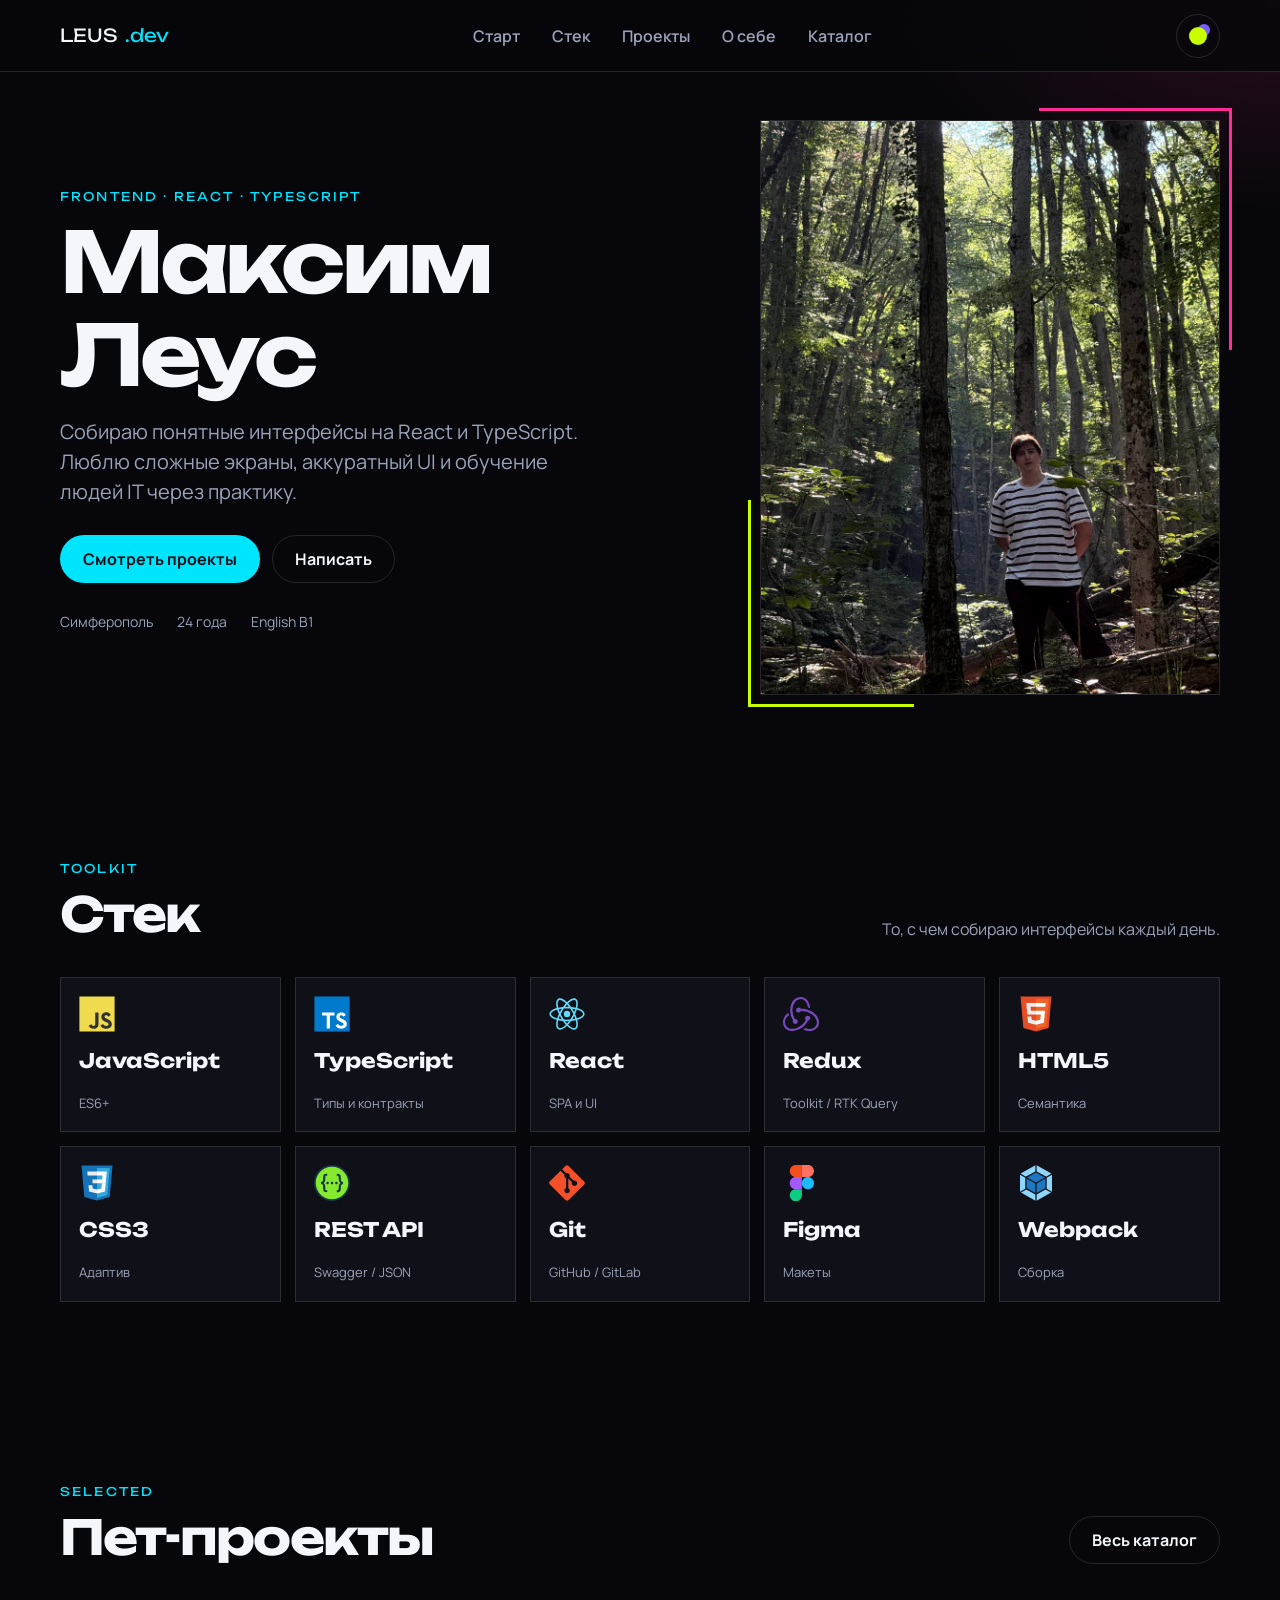
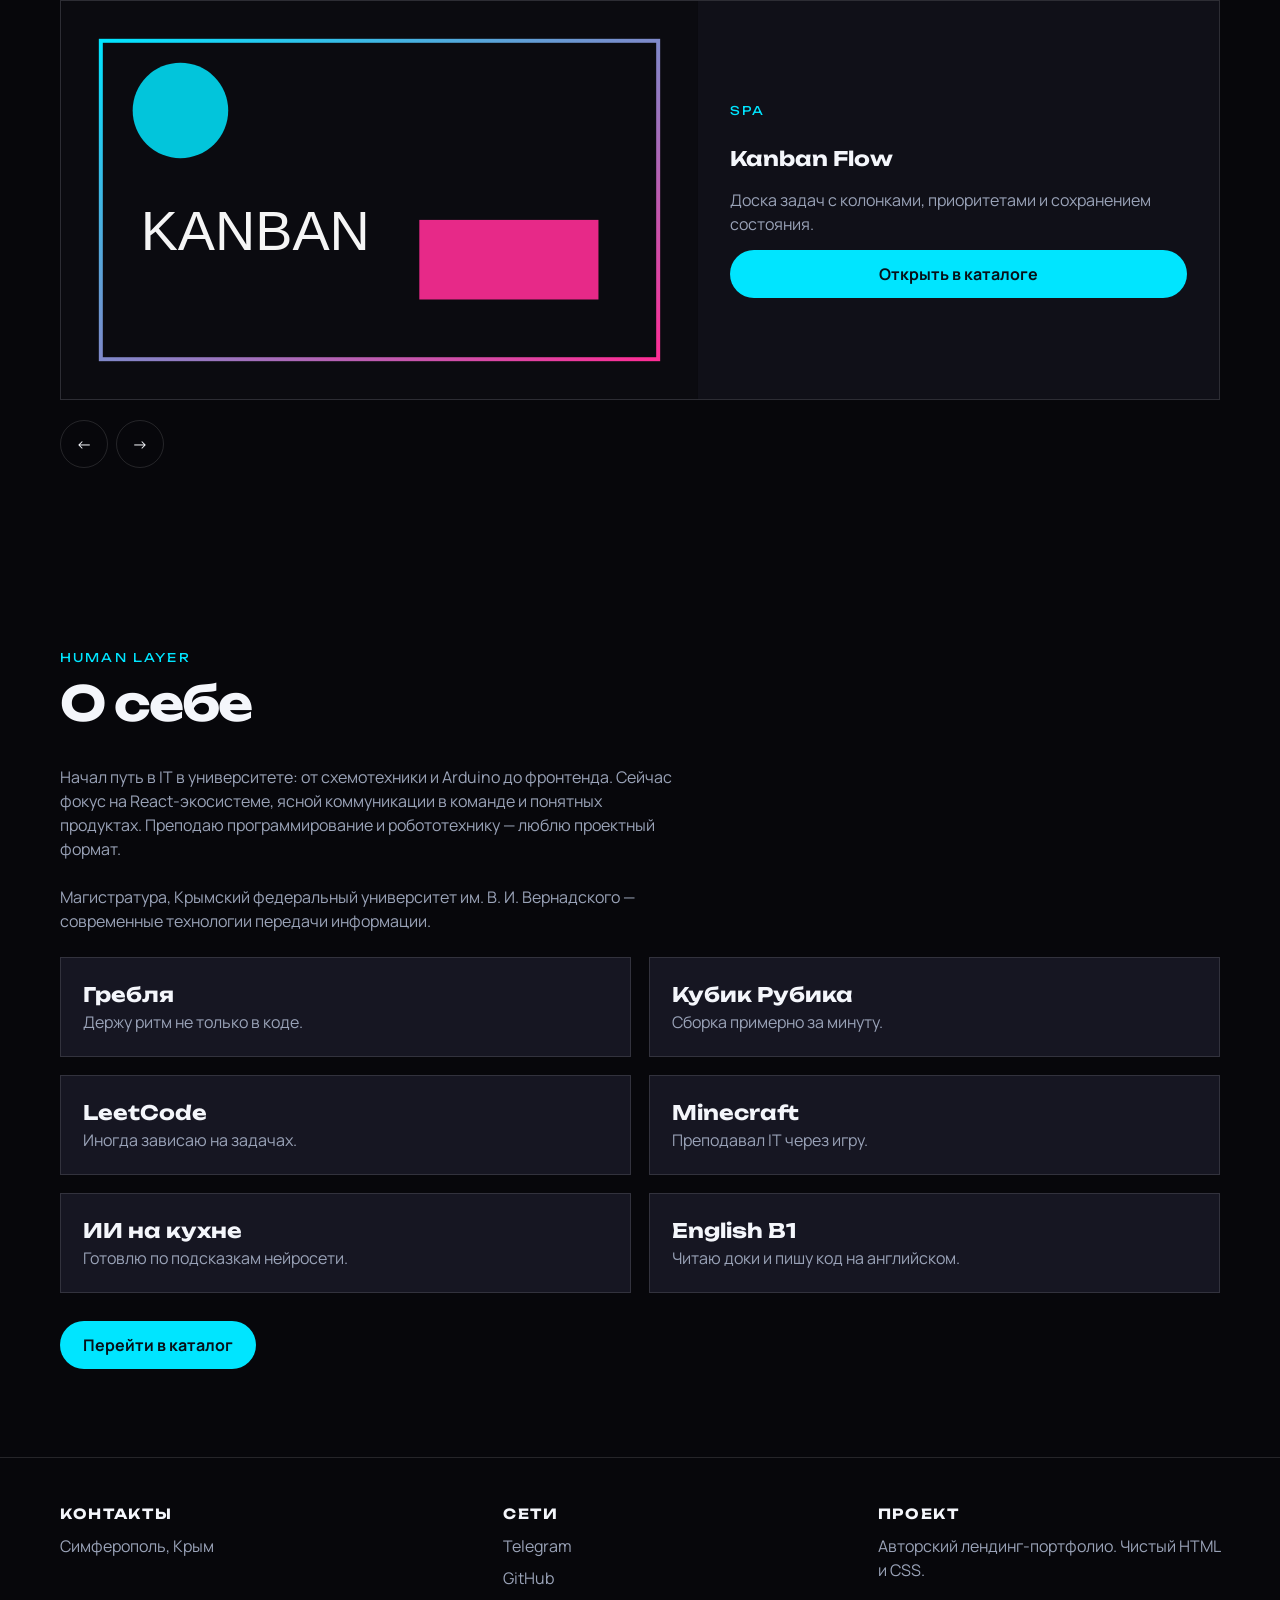
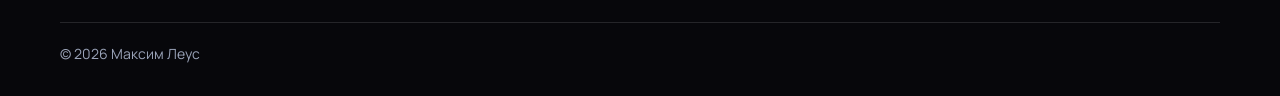
==== index.html @ 7d23fe01 "feat: create portfolio landing page" ====
<!DOCTYPE html>
<html lang="ru" data-theme="dark">
  <head>
    <meta charset="UTF-8" />
    <meta name="viewport" content="width=device-width, initial-scale=1.0" />
    <title>Максим Леус — Frontend-разработчик</title>
<link rel="icon" href="assets/favicon.svg" type="image/svg+xml" />
    <link rel="preconnect" href="https://fonts.googleapis.com" />
    <link rel="preconnect" href="https://fonts.gstatic.com" crossorigin />
    <link
      href="https://fonts.googleapis.com/css2?family=Manrope:wght@400;600;700&family=Unbounded:wght@500;700&display=swap"
      rel="stylesheet"
    />
    <link rel="stylesheet" href="css/base.css" />
    <link rel="stylesheet" href="css/layout.css" />
    <link rel="stylesheet" href="css/home.css" />
  </head>
  <body class="page">
    <header class="header">
      <div class="container header__inner">
        <a class="logo" href="index.html">LEUS<span>.dev</span></a>
        <nav class="nav" id="site-nav" aria-label="Основная навигация">
          <ul class="nav__list">
            <li><a class="nav__link" href="#hero">Старт</a></li>
            <li><a class="nav__link" href="#stack">Стек</a></li>
            <li><a class="nav__link" href="#projects">Проекты</a></li>
            <li><a class="nav__link" href="#about">О себе</a></li>
            <li><a class="nav__link" href="catalog.html">Каталог</a></li>
          </ul>
        </nav>
        <div class="header__actions">
          <button class="theme-toggle" type="button" data-theme-toggle aria-label="Переключить тему">
            <span class="theme-toggle__icon" aria-hidden="true"></span>
          </button>
          <button class="burger" type="button" aria-label="Открыть меню" aria-expanded="false" aria-controls="site-nav">
            <span class="burger__line"></span>
            <span class="burger__line"></span>
            <span class="burger__line"></span>
          </button>
        </div>
      </div>
    </header>

    <main>
      <section class="hero" id="hero">
        <div class="container hero__grid">
          <div>
            <p class="eyebrow">Frontend · React · TypeScript</p>
            <h1>Максим Леус</h1>
            <p class="hero__role muted">
              Собираю понятные интерфейсы на React и TypeScript. Люблю сложные экраны,
              аккуратный UI и обучение людей IT через практику.
            </p>
            <div class="hero__actions">
              <a class="btn btn--primary" href="catalog.html">Смотреть проекты</a>
              <a class="btn btn--ghost" href="https://t.me/ma1exSus" target="_blank" rel="noopener noreferrer">Написать</a>
            </div>
            <div class="hero__meta">
              <span>Симферополь</span>
              <span>24 года</span>
              <span>English B1</span>
            </div>
          </div>
          <div class="hero__photo-wrap">
            <img
              class="hero__photo"
              src="assets/images/hero.jpg"
              alt="Портрет Максима Леуса, заглушка для фото"
              width="460"
              height="575"
            />
          </div>
        </div>
      </section>

      <section class="section" id="stack">
        <div class="container">
          <div class="section__head">
            <div>
              <p class="eyebrow">Toolkit</p>
              <h2>Стек</h2>
            </div>
            <p class="muted">То, с чем собираю интерфейсы каждый день.</p>
          </div>
          <div class="stack-grid">
            <article class="stack-card"><img src="assets/icons/javascript.svg" alt="" width="36" height="36" /><h3>JavaScript</h3><span>ES6+</span></article>
            <article class="stack-card"><img src="assets/icons/typescript.svg" alt="" width="36" height="36" /><h3>TypeScript</h3><span>Типы и контракты</span></article>
            <article class="stack-card"><img src="assets/icons/react.svg" alt="" width="36" height="36" /><h3>React</h3><span>SPA и UI</span></article>
            <article class="stack-card"><img src="assets/icons/redux.svg" alt="" width="36" height="36" /><h3>Redux</h3><span>Toolkit / RTK Query</span></article>
            <article class="stack-card"><img src="assets/icons/html5.svg" alt="" width="36" height="36" /><h3>HTML5</h3><span>Семантика</span></article>
            <article class="stack-card"><img src="assets/icons/css3.svg" alt="" width="36" height="36" /><h3>CSS3</h3><span>Адаптив</span></article>
            <article class="stack-card"><img src="assets/icons/swagger.svg" alt="" width="36" height="36" /><h3>REST API</h3><span>Swagger / JSON</span></article>
            <article class="stack-card"><img src="assets/icons/git.svg" alt="" width="36" height="36" /><h3>Git</h3><span>GitHub / GitLab</span></article>
            <article class="stack-card"><img src="assets/icons/figma.svg" alt="" width="36" height="36" /><h3>Figma</h3><span>Макеты</span></article>
            <article class="stack-card"><img src="assets/icons/webpack.svg" alt="" width="36" height="36" /><h3>Webpack</h3><span>Сборка</span></article>
          </div>
        </div>
      </section>

      <section class="section" id="projects">
        <div class="container">
          <div class="section__head">
            <div>
              <p class="eyebrow">Selected</p>
              <h2>Пет-проекты</h2>
            </div>
            <a class="btn btn--ghost" href="catalog.html">Весь каталог</a>
          </div>
          <div class="carousel" data-carousel>
            <div class="carousel__viewport">
              <div class="carousel__track">
                <article class="carousel__slide">
                  <div class="carousel__media">
                    <img src="assets/images/projects/kanban.svg" alt="Обложка проекта Kanban Flow" width="640" height="400" />
                  </div>
                  <div class="carousel__body">
                    <p class="eyebrow">SPA</p>
                    <h3>Kanban Flow</h3>
                    <p class="muted">Доска задач с колонками, приоритетами и сохранением состояния.</p>
                    <a class="btn btn--primary" href="catalog.html">Открыть в каталоге</a>
                  </div>
                </article>
                <article class="carousel__slide">
                  <div class="carousel__media">
                    <img src="assets/images/projects/weather.svg" alt="Обложка проекта Sky Pulse" width="640" height="400" />
                  </div>
                  <div class="carousel__body">
                    <p class="eyebrow">API</p>
                    <h3>Sky Pulse</h3>
                    <p class="muted">Погодный дашборд с прогнозом, поиском города и сменой единиц.</p>
                    <a class="btn btn--primary" href="catalog.html">Открыть в каталоге</a>
                  </div>
                </article>
                <article class="carousel__slide">
                  <div class="carousel__media">
                    <img src="assets/images/projects/pixels.svg" alt="Обложка проекта Pixel Lab" width="640" height="400" />
                  </div>
                  <div class="carousel__body">
                    <p class="eyebrow">Canvas</p>
                    <h3>Pixel Lab</h3>
                    <p class="muted">Редактор пиксель-арта с палитрой, инструментами и экспортом.</p>
                    <a class="btn btn--primary" href="catalog.html">Открыть в каталоге</a>
                  </div>
                </article>
                <article class="carousel__slide">
                  <div class="carousel__media">
                    <img src="assets/images/projects/lms.svg" alt="Обложка проекта Learn Track" width="640" height="400" />
                  </div>
                  <div class="carousel__body">
                    <p class="eyebrow">Education</p>
                    <h3>Learn Track</h3>
                    <p class="muted">Учебное SPA: модули, задания, прогресс и роли пользователей.</p>
                    <a class="btn btn--primary" href="catalog.html">Открыть в каталоге</a>
                  </div>
                </article>
              </div>
            </div>
            <div class="carousel__controls">
              <div class="carousel__nav">
                <button class="carousel__btn" type="button" data-carousel-prev aria-label="Предыдущий проект">←</button>
                <button class="carousel__btn" type="button" data-carousel-next aria-label="Следующий проект">→</button>
              </div>
              <div class="carousel__dots" data-carousel-dots></div>
            </div>
          </div>
        </div>
      </section>

      <section class="section" id="about">
        <div class="container">
          <div class="section__head">
            <div>
              <p class="eyebrow">Human layer</p>
              <h2>О себе</h2>
            </div>
          </div>
          <p class="about__lead muted">
            Начал путь в IT в университете: от схемотехники и Arduino до фронтенда.
            Сейчас фокус на React-экосистеме, ясной коммуникации в команде и понятных продуктах.
            Преподаю программирование и робототехнику — люблю проектный формат.
          </p>
          <p class="about__lead muted">
            Магистратура, Крымский федеральный университет им. В. И. Вернадского —
            современные технологии передачи информации.
          </p>
          <div class="facts">
            <article class="fact"><h3>Гребля</h3><p class="muted">Держу ритм не только в коде.</p></article>
            <article class="fact"><h3>Кубик Рубика</h3><p class="muted">Сборка примерно за минуту.</p></article>
            <article class="fact"><h3>LeetCode</h3><p class="muted">Иногда зависаю на задачах.</p></article>
            <article class="fact"><h3>Minecraft</h3><p class="muted">Преподавал IT через игру.</p></article>
            <article class="fact"><h3>ИИ на кухне</h3><p class="muted">Готовлю по подсказкам нейросети.</p></article>
            <article class="fact"><h3>English B1</h3><p class="muted">Читаю доки и пишу код на английском.</p></article>
          </div>
          <div class="about__cta">
            <a class="btn btn--primary" href="catalog.html">Перейти в каталог</a>
          </div>
        </div>
      </section>
    </main>

    <footer class="footer">
      <div class="container">
        <div class="footer__grid">
          <div>
            <h2 class="footer__title">Контакты</h2>
            <div class="footer__contacts">
              <span class="muted">Симферополь, Крым</span>
            </div>
          </div>
          <div>
            <h2 class="footer__title">Сети</h2>
            <div class="footer__links">
              <a href="https://t.me/ma1exSus" target="_blank" rel="noopener noreferrer">Telegram</a>
              <a href="https://github.com/1exSus" target="_blank" rel="noopener noreferrer">GitHub</a>
            </div>
          </div>
          <div>
            <h2 class="footer__title">Проект</h2>
            <p class="muted">Авторский лендинг-портфолио. Чистый HTML и CSS.</p>
          </div>
        </div>
        <div class="footer__bottom">
          <p>© 2026 Максим Леус</p>
        </div>
      </div>
    </footer>
  </body>
</html>
---- css/base.css ----
:root {
  --font-display: "Unbounded", sans-serif;
  --font-body: "Manrope", sans-serif;
  --cyan: #00e5ff;
  --magenta: #ff2d95;
  --lime: #c8ff00;
  --violet: #7a5cff;
  --radius: 8px;
  --header-h: 72px;
  --max: 1160px;
  --ease: 0.25s ease;
}

html[data-theme="dark"] {
  --bg: #07070b;
  --bg-elev: #101018;
  --bg-soft: #161622;
  --text: #f4f6fb;
  --muted: #9aa3b8;
  --line: rgba(255, 255, 255, 0.12);
  --shadow: 0 16px 40px rgba(0, 0, 0, 0.35);
  --overlay: rgba(4, 4, 8, 0.72);
  --header-bg: rgba(7, 7, 11, 0.88);
}

html[data-theme="light"] {
  --bg: #f6f4ff;
  --bg-elev: #ffffff;
  --bg-soft: #ece8ff;
  --text: #159447;
  --muted: #5b6174;
  --line: rgba(16, 16, 24, 0.12);
  --shadow: 0 16px 40px rgba(90, 70, 160, 0.12);
  --overlay: rgba(16, 12, 32, 0.5);
  --header-bg: rgba(246, 244, 255, 0.9);
}

*,
*::before,
*::after {
  box-sizing: border-box;
}

html {
  scroll-behavior: smooth;
}

body {
  margin: 0;
  font-family: var(--font-body);
  color: var(--text);
  background: var(--bg);
  line-height: 1.5;
  min-height: 100vh;
}

body.is-locked {
  overflow: hidden;
}

img {
  max-width: 100%;
  height: auto;
  display: block;
}

a {
  color: inherit;
  text-decoration: none;
}

button {
  font: inherit;
  color: inherit;
  background: none;
  border: 0;
  cursor: pointer;
}

ul {
  margin: 0;
  padding: 0;
  list-style: none;
}

h1,
h2,
h3,
p {
  margin: 0;
}

.container {
  width: min(100% - 32px, var(--max));
  margin-inline: auto;
}

.section {
  padding: 88px 0;
}

.section__head {
  display: flex;
  flex-wrap: wrap;
  align-items: end;
  justify-content: space-between;
  gap: 16px;
  margin-bottom: 36px;
}

.eyebrow {
  display: inline-block;
  margin-bottom: 10px;
  color: var(--cyan);
  font-family: var(--font-display);
  font-size: 12px;
  letter-spacing: 0.18em;
  text-transform: uppercase;
}

h1,
h2,
.display {
  font-family: var(--font-display);
  letter-spacing: -0.04em;
  line-height: 1.1;
}

h1 {
  font-size: clamp(40px, 7vw, 84px);
}

h2 {
  font-size: clamp(28px, 4vw, 48px);
}

h3 {
  font-family: var(--font-display);
  font-size: 20px;
}

.muted {
  color: var(--muted);
}

.btn {
  display: inline-flex;
  align-items: center;
  justify-content: center;
  min-height: 48px;
  padding: 0 22px;
  border: 1px solid transparent;
  border-radius: 999px;
  font-weight: 700;
  transition: background var(--ease), color var(--ease), border-color var(--ease), box-shadow var(--ease), opacity var(--ease);
}

.btn--primary {
  background: var(--cyan);
  color: #071018;
}

.btn--primary:hover {
  box-shadow: 0 0 0 4px rgba(0, 229, 255, 0.25);
}

.btn--ghost {
  border-color: var(--line);
  background: transparent;
}

.btn--ghost:hover {
  border-color: var(--magenta);
  color: var(--magenta);
}

.sr-only {
  position: absolute;
  width: 1px;
  height: 1px;
  padding: 0;
  margin: -1px;
  overflow: hidden;
  clip: rect(0, 0, 0, 0);
  white-space: nowrap;
  border: 0;
}
---- css/layout.css ----
.page {
  min-height: 100vh;
  overflow-x: clip;
  background:
    radial-gradient(900px 420px at 8% -10%, rgba(0, 229, 255, 0.16), transparent 60%),
    radial-gradient(700px 380px at 100% 0%, rgba(255, 45, 149, 0.14), transparent 55%),
    var(--bg);
}

.header {
  position: sticky;
  top: 0;
  z-index: 40;
  height: var(--header-h);
  border-bottom: 1px solid var(--line);
  background: var(--header-bg);
  backdrop-filter: blur(16px);
}

.header__inner {
  height: 100%;
  display: flex;
  align-items: center;
  justify-content: space-between;
  gap: 16px;
}

.logo {
  display: flex;
  align-items: baseline;
  gap: 8px;
  font-family: var(--font-display);
  font-size: 18px;
}

.logo span {
  color: var(--cyan);
}

.header__actions {
  display: flex;
  align-items: center;
  gap: 8px;
}

.nav {
  display: flex;
}

.nav__list {
  display: flex;
  align-items: center;
  gap: 8px;
}

.nav__link {
  display: inline-flex;
  padding: 8px 12px;
  color: var(--muted);
  font-weight: 600;
  transition: color var(--ease);
}

.nav__link:hover,
.nav__link.is-active {
  color: var(--text);
}

.theme-toggle,
.burger {
  width: 44px;
  height: 44px;
  display: grid;
  place-items: center;
  border: 1px solid var(--line);
  border-radius: 50%;
  transition: border-color var(--ease), background var(--ease);
}

.theme-toggle:hover,
.burger:hover {
  border-color: var(--cyan);
}

.theme-toggle__icon {
  width: 18px;
  height: 18px;
  border-radius: 50%;
  background: var(--lime);
  box-shadow: 6px -6px 0 -3px var(--violet);
}

html[data-theme="light"] .theme-toggle__icon {
  background: #101018;
  box-shadow: none;
}

.burger {
  display: none;
  position: relative;
}

.burger__line {
  position: absolute;
  width: 18px;
  height: 2px;
  background: var(--text);
  transition: transform var(--ease), opacity var(--ease);
}

.burger__line:nth-child(1) {
  transform: translateY(-5px);
}

.burger__line:nth-child(3) {
  transform: translateY(5px);
}

.burger.is-open .burger__line:nth-child(1) {
  transform: rotate(45deg);
}

.burger.is-open .burger__line:nth-child(2) {
  opacity: 0;
}

.burger.is-open .burger__line:nth-child(3) {
  transform: rotate(-45deg);
}

.footer {
  border-top: 1px solid var(--line);
  padding: 48px 0 32px;
}

.footer__grid {
  display: grid;
  grid-template-columns: 1.2fr 1fr 1fr;
  gap: 32px;
}

.footer__title {
  margin-bottom: 12px;
  font-size: 14px;
  letter-spacing: 0.12em;
  text-transform: uppercase;
}

.footer a {
  color: var(--muted);
  transition: color var(--ease);
}

.footer a:hover {
  color: var(--cyan);
}

.footer__contacts,
.footer__links {
  display: grid;
  gap: 8px;
}

.footer__bottom {
  display: flex;
  flex-wrap: wrap;
  align-items: center;
  justify-content: space-between;
  gap: 16px;
  margin-top: 32px;
  padding-top: 20px;
  border-top: 1px solid var(--line);
  color: var(--muted);
  font-size: 14px;
}


@media (max-width: 768px) {
  .burger {
    display: grid;
  }

  .nav {
    position: fixed;
    top: var(--header-h);
    left: 0;
    right: 0;
    bottom: 0;
    z-index: 30;
    display: block;
    padding: 32px 20px 40px;
    background: var(--bg-elev);
    transform: translateX(100%);
    transition: transform 0.35s ease, visibility 0.35s ease;
    overflow: auto;
    visibility: hidden;
    pointer-events: none;
  }

  .nav.is-open {
    transform: translateX(0);
    visibility: visible;
    pointer-events: auto;
  }

  .nav__list {
    flex-direction: column;
    align-items: stretch;
    gap: 8px;
  }

  .nav__link {
    padding: 16px 8px;
    font-size: 28px;
    font-family: var(--font-display);
    color: var(--text);
  }

  .footer__grid {
    grid-template-columns: 1fr;
  }
}

@media (max-width: 380px) {
  .container {
    width: min(100% - 24px, var(--max));
  }

  .section {
    padding: 64px 0;
  }
}
---- css/home.css ----
.hero {
  padding: 48px 0 72px;
}

.hero__grid {
  display: grid;
  grid-template-columns: 1.05fr 0.95fr;
  gap: 48px;
  align-items: center;
}

.hero__photo-wrap {
  position: relative;
  max-width: 460px;
  margin-left: auto;
}

.hero__photo-wrap::before,
.hero__photo-wrap::after {
  content: "";
  position: absolute;
  pointer-events: none;
}

.hero__photo-wrap::before {
  inset: -12px -12px auto auto;
  width: 42%;
  height: 42%;
  border-top: 3px solid var(--magenta);
  border-right: 3px solid var(--magenta);
}

.hero__photo-wrap::after {
  inset: auto auto -12px -12px;
  width: 36%;
  height: 36%;
  border-bottom: 3px solid var(--lime);
  border-left: 3px solid var(--lime);
}

.hero__photo {
  width: 100%;
  aspect-ratio: 4 / 5;
  object-fit: cover;
  border: 1px solid var(--line);
  filter: saturate(0.92) contrast(1.05);
}

.hero__role {
  margin: 16px 0 20px;
  max-width: 46ch;
  font-size: clamp(16px, 2vw, 20px);
}

.hero__actions {
  display: flex;
  flex-wrap: wrap;
  gap: 12px;
  margin-top: 28px;
}

.hero__meta {
  display: flex;
  flex-wrap: wrap;
  gap: 16px 24px;
  margin-top: 28px;
  color: var(--muted);
  font-size: 14px;
}

.stack-grid {
  display: grid;
  grid-template-columns: repeat(5, minmax(0, 1fr));
  gap: 14px;
}

.stack-card {
  min-height: 120px;
  padding: 18px;
  border: 1px solid var(--line);
  background: var(--bg-elev);
  transition: border-color var(--ease), box-shadow var(--ease);
}

.stack-card:hover {
  border-color: var(--cyan);
  box-shadow: var(--shadow);
}

.stack-card img {
  width: 36px;
  height: 36px;
  margin-bottom: 14px;
}

html[data-theme="dark"] .stack-card img[src*="nextjs"] {
  filter: invert(1);
}

.stack-card span {
  display: block;
  margin-top: 18px;
  color: var(--muted);
  font-size: 13px;
}

.carousel {
  display: grid;
  gap: 20px;
}

.carousel__viewport {
  overflow: hidden;
  border: 1px solid var(--line);
  background: var(--bg-elev);
}

.carousel__track {
  display: flex;
  transition: transform 0.45s ease;
}

.carousel__slide {
  flex: 0 0 100%;
  min-width: 0;
  display: grid;
  grid-template-columns: 1.1fr 0.9fr;
}

.carousel__media img {
  width: 100%;
  height: 100%;
  min-height: 280px;
  object-fit: cover;
}

.carousel__body {
  padding: 32px;
  display: flex;
  flex-direction: column;
  justify-content: center;
  gap: 14px;
}

.carousel__controls {
  display: flex;
  align-items: center;
  justify-content: space-between;
  gap: 16px;
}

.carousel__nav {
  display: flex;
  gap: 8px;
}

.carousel__btn {
  width: 48px;
  height: 48px;
  border: 1px solid var(--line);
  border-radius: 50%;
  transition: border-color var(--ease), background var(--ease);
}

.carousel__btn:hover {
  border-color: var(--cyan);
  background: var(--bg-elev);
}

.carousel__dots {
  display: flex;
  gap: 8px;
}

.carousel__dot {
  width: 28px;
  height: 4px;
  background: var(--line);
  transition: background var(--ease);
}

.carousel__dot.is-active {
  background: var(--cyan);
}

.about__lead {
  max-width: 62ch;
  margin-bottom: 24px;
}

.facts {
  display: grid;
  grid-template-columns: 1fr 1fr;
  gap: 18px;
}

.fact {
  padding: 22px;
  border: 1px solid var(--line);
  background: var(--bg-soft);
}

.about__cta {
  margin-top: 28px;
}

@media (max-width: 1024px) {
  .stack-grid {
    grid-template-columns: repeat(3, minmax(0, 1fr));
  }

  .hero__grid,
  .carousel__slide,
  .facts {
    grid-template-columns: 1fr;
  }

  .hero__photo-wrap {
    margin: 0 auto;
    max-width: 380px;
  }
}

@media (max-width: 768px) {
  .hero {
    padding-top: 24px;
  }

  .stack-grid {
    grid-template-columns: repeat(2, minmax(0, 1fr));
  }

  .carousel__body {
    padding: 20px;
  }
}

@media (max-width: 380px) {
  .stack-grid {
    grid-template-columns: 1fr 1fr;
    gap: 10px;
  }

  .stack-card {
    min-height: 96px;
    padding: 14px;
  }
}
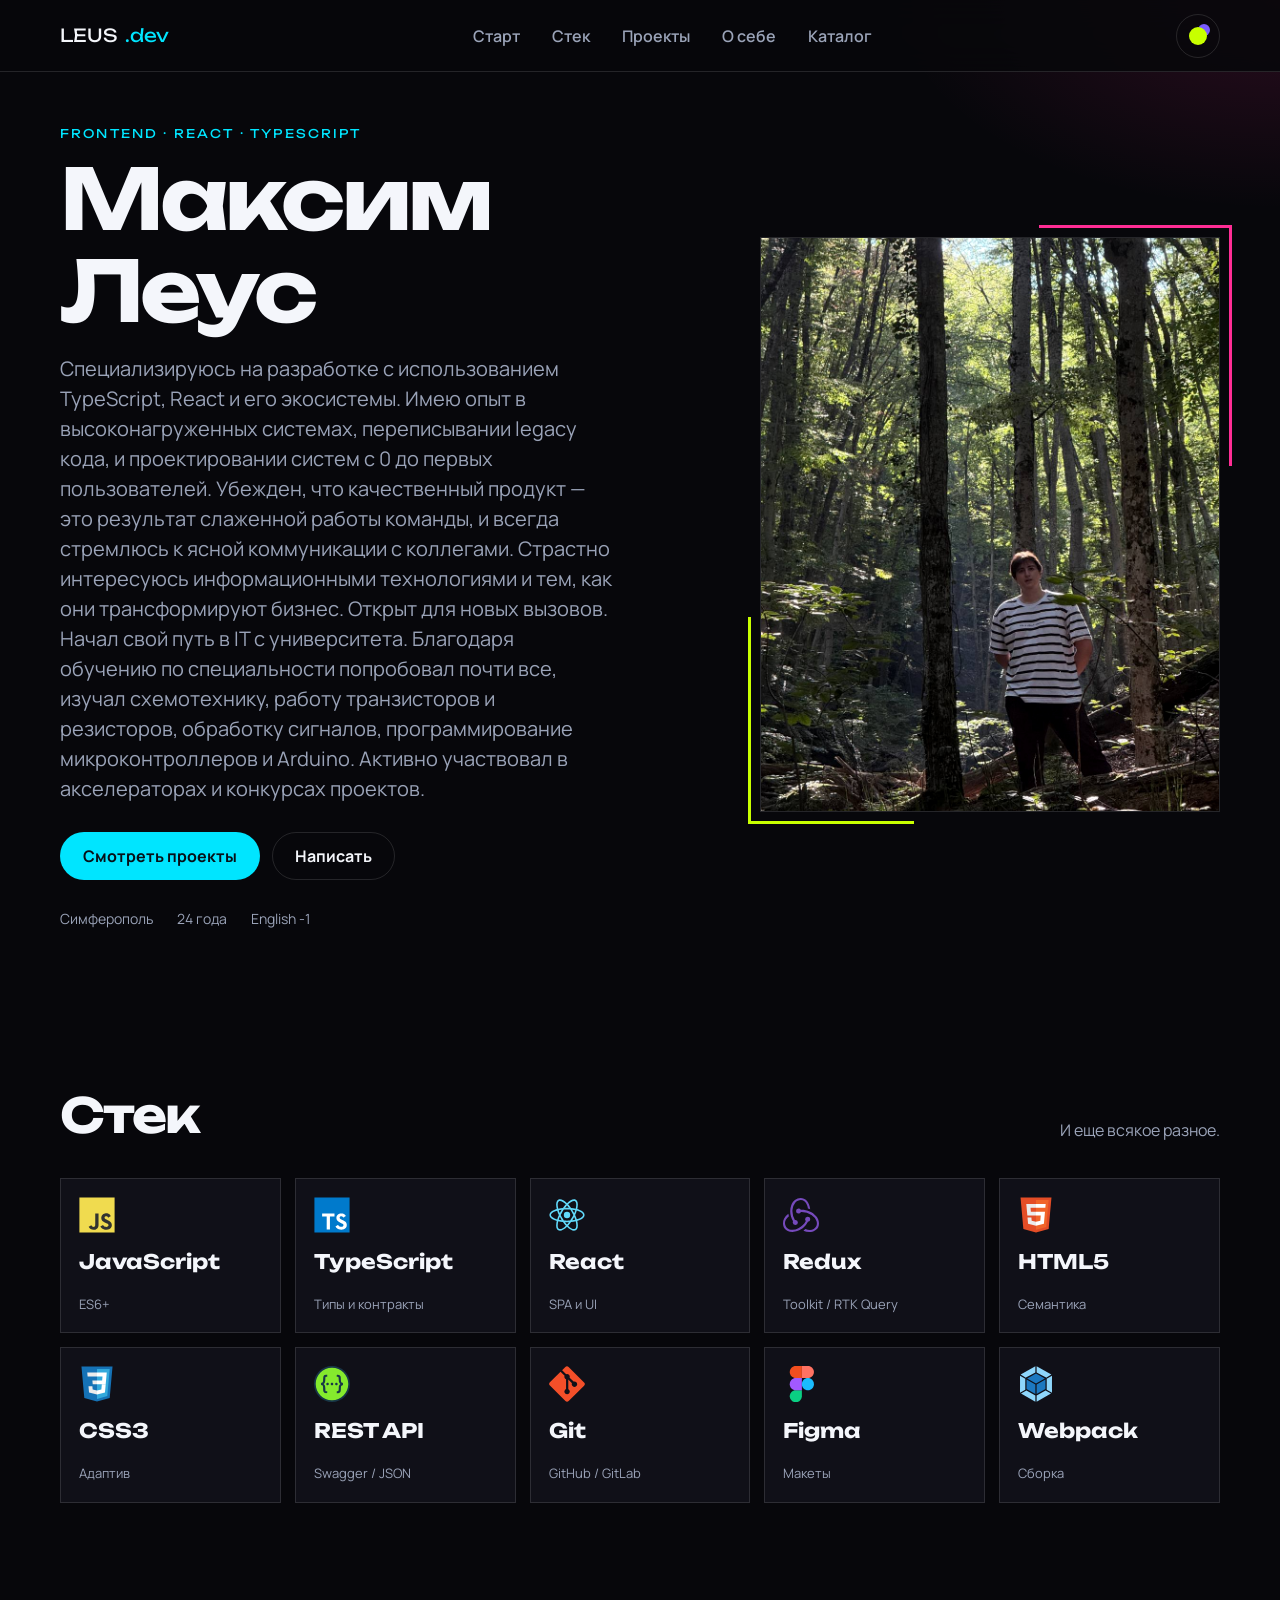
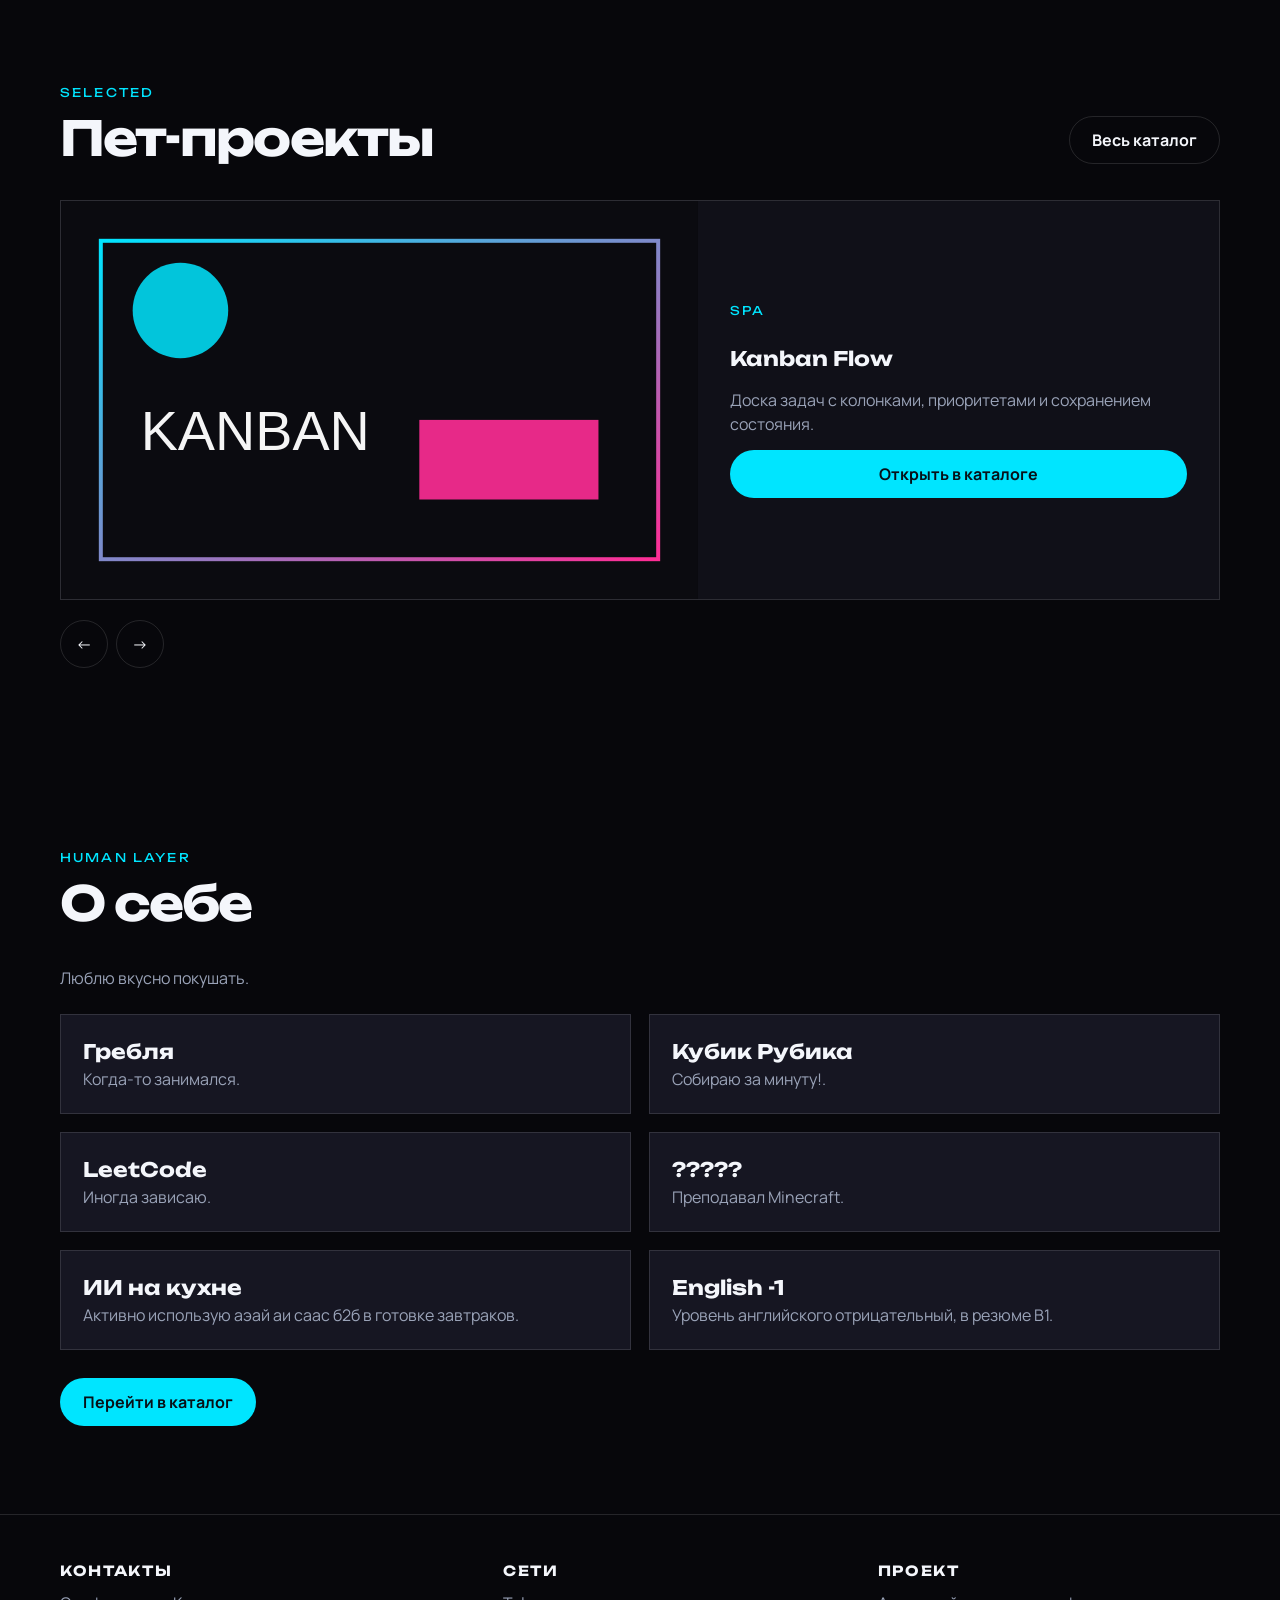
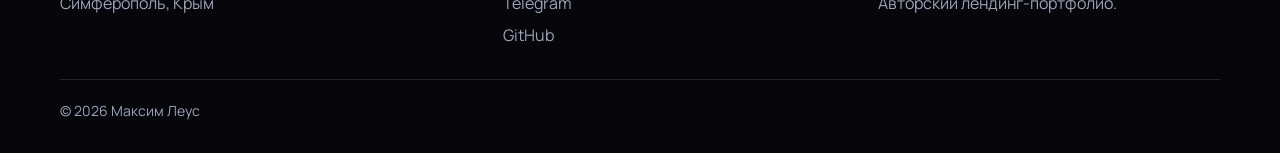
==== commit 77dc03de: "git commit -m "fix: update personal information"" ====
--- a/index.html
+++ b/index.html
@@ -48,8 +48,12 @@
             <p class="eyebrow">Frontend · React · TypeScript</p>
             <h1>Максим Леус</h1>
             <p class="hero__role muted">
-              Собираю понятные интерфейсы на React и TypeScript. Люблю сложные экраны,
-              аккуратный UI и обучение людей IT через практику.
+              Специализируюсь на разработке с использованием TypeScript, React и его экосистемы. Имею опыт в высоконагруженных системах,
+              переписывании legacy кода, и проектировании систем с 0 до первых пользователей. Убежден, что качественный продукт — это результат
+              слаженной работы команды, и всегда стремлюсь к ясной коммуникации с коллегами. Страстно интересуюсь информационными технологиями и тем,
+              как они трансформируют бизнес. Открыт для новых вызовов. Начал свой путь в IT с университета. Благодаря обучению по специальности попробовал
+              почти все, изучал схемотехнику, работу транзисторов и резисторов, обработку сигналов, программирование микроконтроллеров и Arduino. Активно
+              участвовал в акселераторах и конкурсах проектов.
             </p>
             <div class="hero__actions">
               <a class="btn btn--primary" href="catalog.html">Смотреть проекты</a>
@@ -58,7 +62,7 @@
             <div class="hero__meta">
               <span>Симферополь</span>
               <span>24 года</span>
-              <span>English B1</span>
+              <span>English -1</span>
             </div>
           </div>
           <div class="hero__photo-wrap">
@@ -77,10 +81,9 @@
         <div class="container">
           <div class="section__head">
             <div>
-              <p class="eyebrow">Toolkit</p>
               <h2>Стек</h2>
             </div>
-            <p class="muted">То, с чем собираю интерфейсы каждый день.</p>
+            <p class="muted">И еще всякое разное.</p>
           </div>
           <div class="stack-grid">
             <article class="stack-card"><img src="assets/icons/javascript.svg" alt="" width="36" height="36" /><h3>JavaScript</h3><span>ES6+</span></article>
@@ -175,21 +178,15 @@
             </div>
           </div>
           <p class="about__lead muted">
-            Начал путь в IT в университете: от схемотехники и Arduino до фронтенда.
-            Сейчас фокус на React-экосистеме, ясной коммуникации в команде и понятных продуктах.
-            Преподаю программирование и робототехнику — люблю проектный формат.
-          </p>
-          <p class="about__lead muted">
-            Магистратура, Крымский федеральный университет им. В. И. Вернадского —
-            современные технологии передачи информации.
+          Люблю вкусно покушать.
           </p>
           <div class="facts">
-            <article class="fact"><h3>Гребля</h3><p class="muted">Держу ритм не только в коде.</p></article>
-            <article class="fact"><h3>Кубик Рубика</h3><p class="muted">Сборка примерно за минуту.</p></article>
-            <article class="fact"><h3>LeetCode</h3><p class="muted">Иногда зависаю на задачах.</p></article>
-            <article class="fact"><h3>Minecraft</h3><p class="muted">Преподавал IT через игру.</p></article>
-            <article class="fact"><h3>ИИ на кухне</h3><p class="muted">Готовлю по подсказкам нейросети.</p></article>
-            <article class="fact"><h3>English B1</h3><p class="muted">Читаю доки и пишу код на английском.</p></article>
+            <article class="fact"><h3>Гребля</h3><p class="muted">Когда-то занимался.</p></article>
+            <article class="fact"><h3>Кубик Рубика</h3><p class="muted">Собираю за минуту!.</p></article>
+            <article class="fact"><h3>LeetCode</h3><p class="muted">Иногда зависаю.</p></article>
+            <article class="fact"><h3>?????</h3><p class="muted">Преподавал Minecraft.</p></article>
+            <article class="fact"><h3>ИИ на кухне</h3><p class="muted">Активно использую аэай аи саас б2б в готовке завтраков.</p></article>
+            <article class="fact"><h3>English -1</h3><p class="muted">Уровень английского отрицательный, в резюме B1.</p></article>
           </div>
           <div class="about__cta">
             <a class="btn btn--primary" href="catalog.html">Перейти в каталог</a>
@@ -216,7 +213,7 @@
           </div>
           <div>
             <h2 class="footer__title">Проект</h2>
-            <p class="muted">Авторский лендинг-портфолио. Чистый HTML и CSS.</p>
+            <p class="muted">Авторский лендинг-портфолио.</p>
           </div>
         </div>
         <div class="footer__bottom">
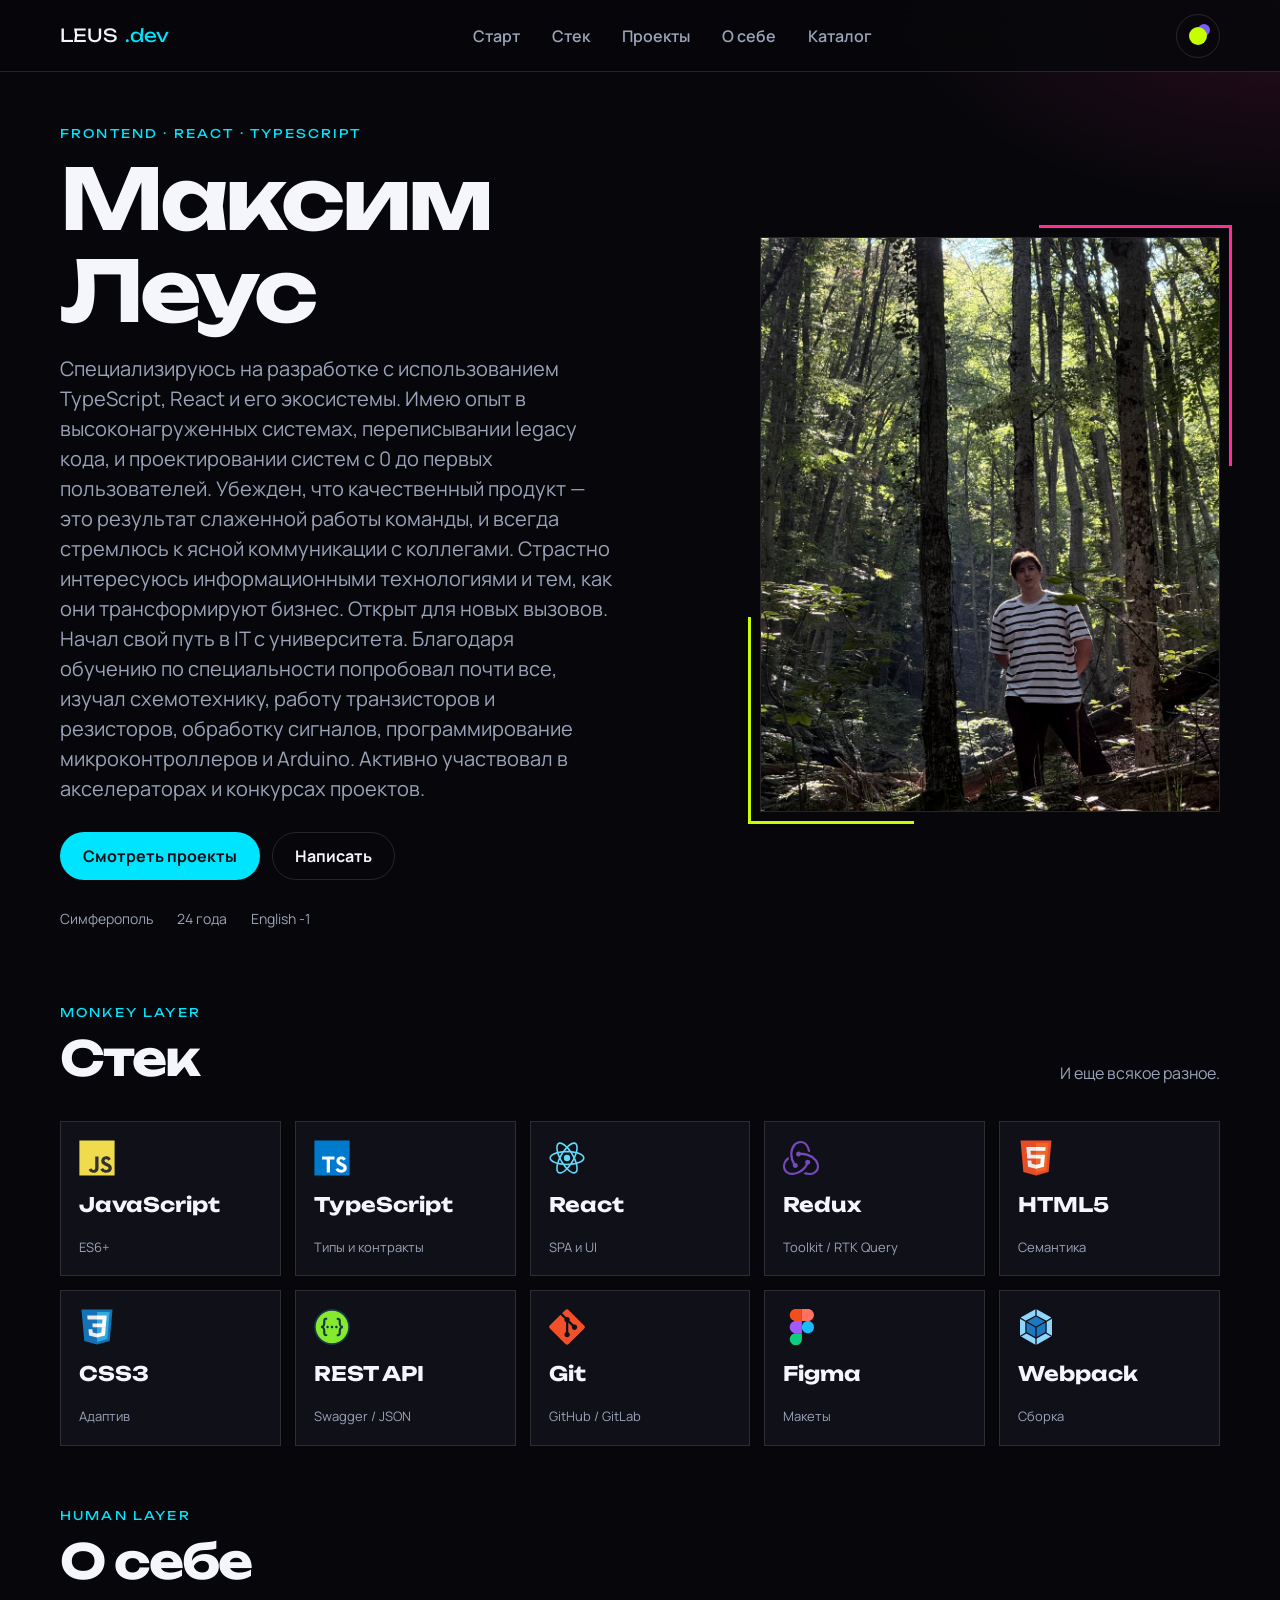
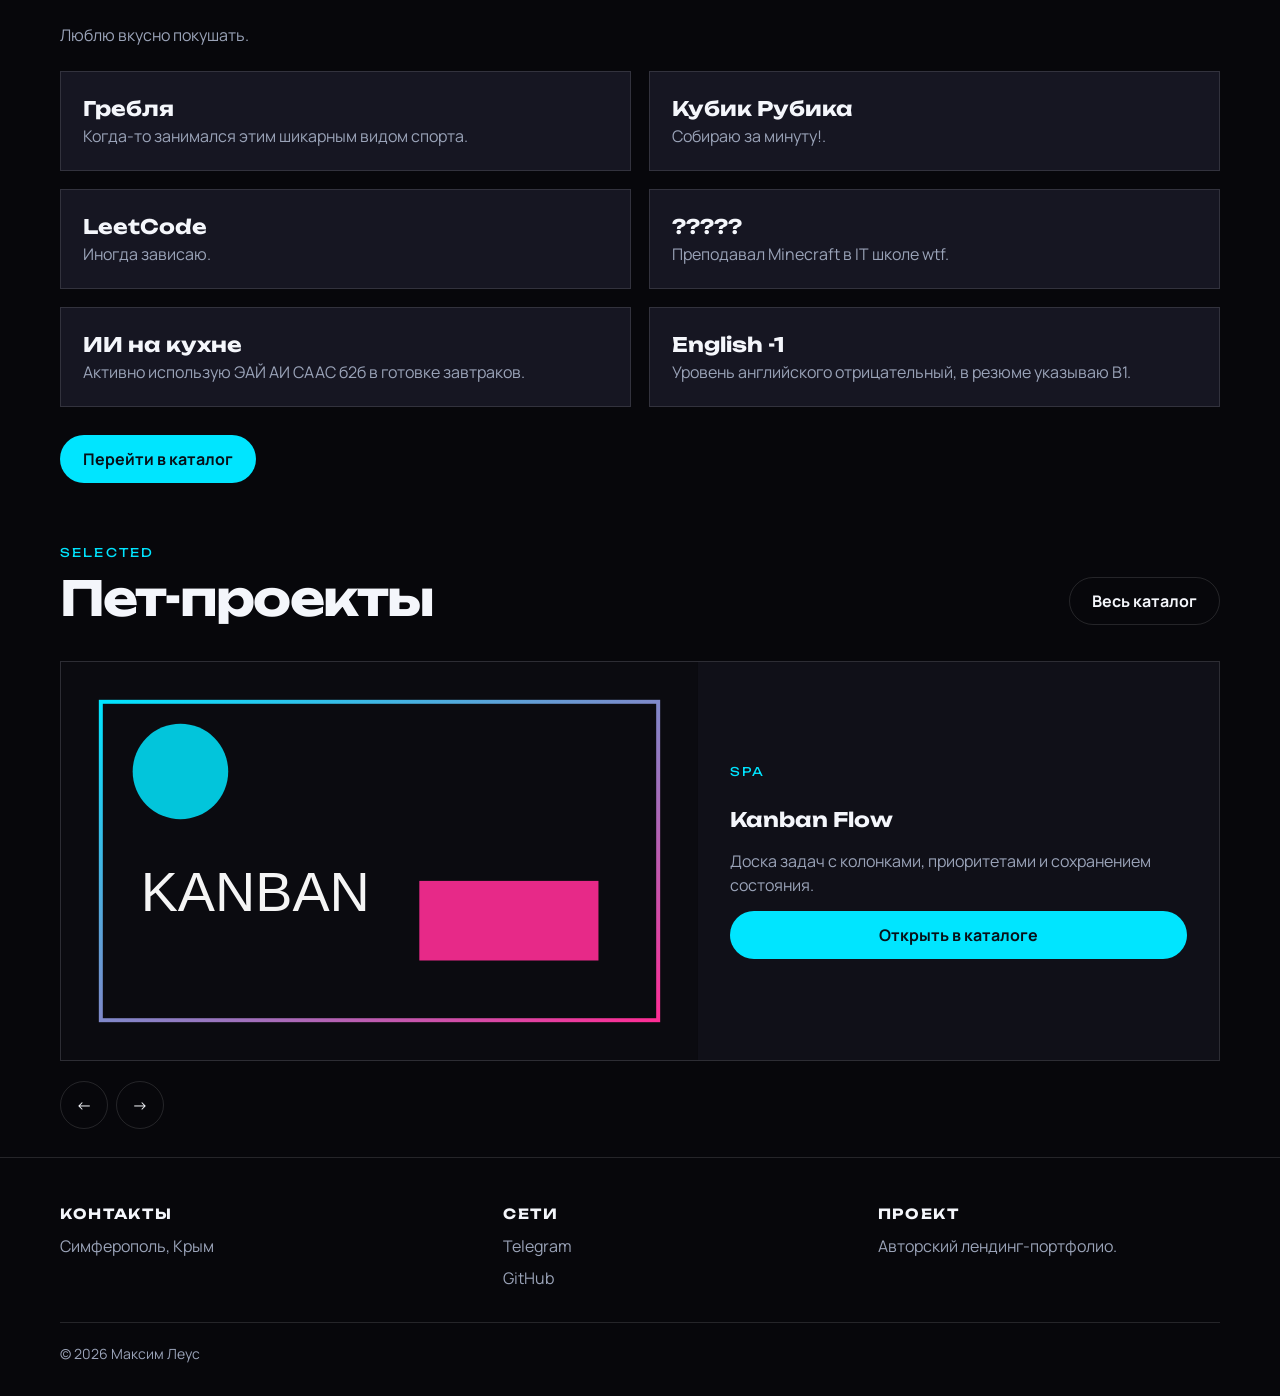
==== commit bc9ae675: "git commit -m "fix: update personal information and ui fix"" ====
--- a/index.html
+++ b/index.html
@@ -76,11 +76,11 @@
           </div>
         </div>
       </section>
-
       <section class="section" id="stack">
         <div class="container">
           <div class="section__head">
             <div>
+              <p class="eyebrow">Monkey layer</p>
               <h2>Стек</h2>
             </div>
             <p class="muted">И еще всякое разное.</p>
@@ -99,6 +99,30 @@
           </div>
         </div>
       </section>
+      <section class="section" id="about">
+        <div class="container">
+          <div class="section__head">
+            <div>
+              <p class="eyebrow">Human layer</p>
+              <h2>О себе</h2>
+            </div>
+          </div>
+          <p class="about__lead muted">
+            Люблю вкусно покушать.
+          </p>
+          <div class="facts">
+            <article class="fact"><h3>Гребля</h3><p class="muted">Когда-то занимался этим шикарным видом спорта.</p></article>
+            <article class="fact"><h3>Кубик Рубика</h3><p class="muted">Собираю за минуту!.</p></article>
+            <article class="fact"><h3>LeetCode</h3><p class="muted">Иногда зависаю.</p></article>
+            <article class="fact"><h3>?????</h3><p class="muted">Преподавал Minecraft в IT школе wtf.</p></article>
+            <article class="fact"><h3>ИИ на кухне</h3><p class="muted">Активно использую ЭАЙ АИ СААС б2б в готовке завтраков.</p></article>
+            <article class="fact"><h3>English -1</h3><p class="muted">Уровень английского отрицательный, в резюме указываю B1.</p></article>
+          </div>
+          <div class="about__cta">
+            <a class="btn btn--primary" href="catalog.html">Перейти в каталог</a>
+          </div>
+        </div>
+      </section>
 
       <section class="section" id="projects">
         <div class="container">
@@ -168,31 +192,6 @@
           </div>
         </div>
       </section>
-
-      <section class="section" id="about">
-        <div class="container">
-          <div class="section__head">
-            <div>
-              <p class="eyebrow">Human layer</p>
-              <h2>О себе</h2>
-            </div>
-          </div>
-          <p class="about__lead muted">
-          Люблю вкусно покушать.
-          </p>
-          <div class="facts">
-            <article class="fact"><h3>Гребля</h3><p class="muted">Когда-то занимался.</p></article>
-            <article class="fact"><h3>Кубик Рубика</h3><p class="muted">Собираю за минуту!.</p></article>
-            <article class="fact"><h3>LeetCode</h3><p class="muted">Иногда зависаю.</p></article>
-            <article class="fact"><h3>?????</h3><p class="muted">Преподавал Minecraft.</p></article>
-            <article class="fact"><h3>ИИ на кухне</h3><p class="muted">Активно использую аэай аи саас б2б в готовке завтраков.</p></article>
-            <article class="fact"><h3>English -1</h3><p class="muted">Уровень английского отрицательный, в резюме B1.</p></article>
-          </div>
-          <div class="about__cta">
-            <a class="btn btn--primary" href="catalog.html">Перейти в каталог</a>
-          </div>
-        </div>
-      </section>
     </main>
 
     <footer class="footer">
--- a/css/base.css
+++ b/css/base.css
@@ -96,7 +96,7 @@
 }
 
 .section {
-  padding: 88px 0;
+  padding: 28px 0;
 }
 
 .section__head {
--- a/css/home.css
+++ b/css/home.css
@@ -1,5 +1,5 @@
 .hero {
-  padding: 48px 0 72px;
+  padding: 48px 0 42px;
 }
 
 .hero__grid {
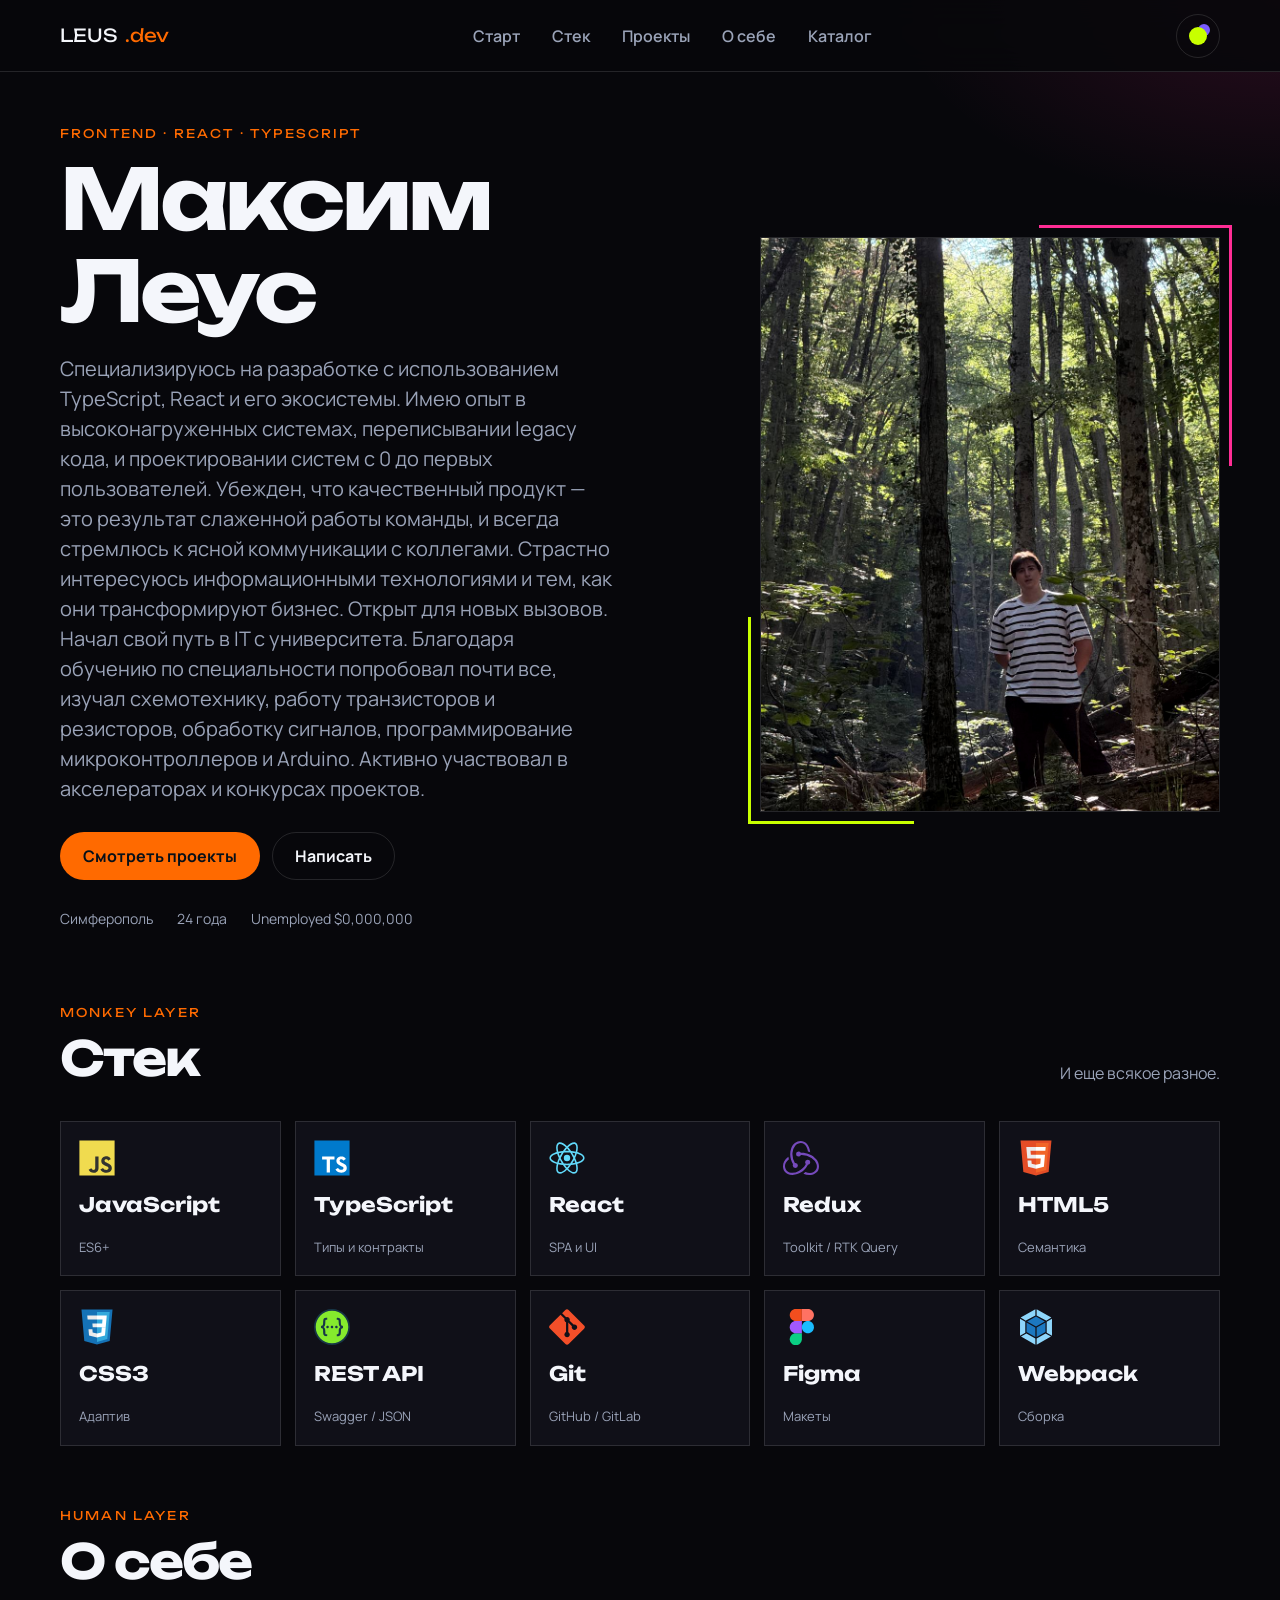
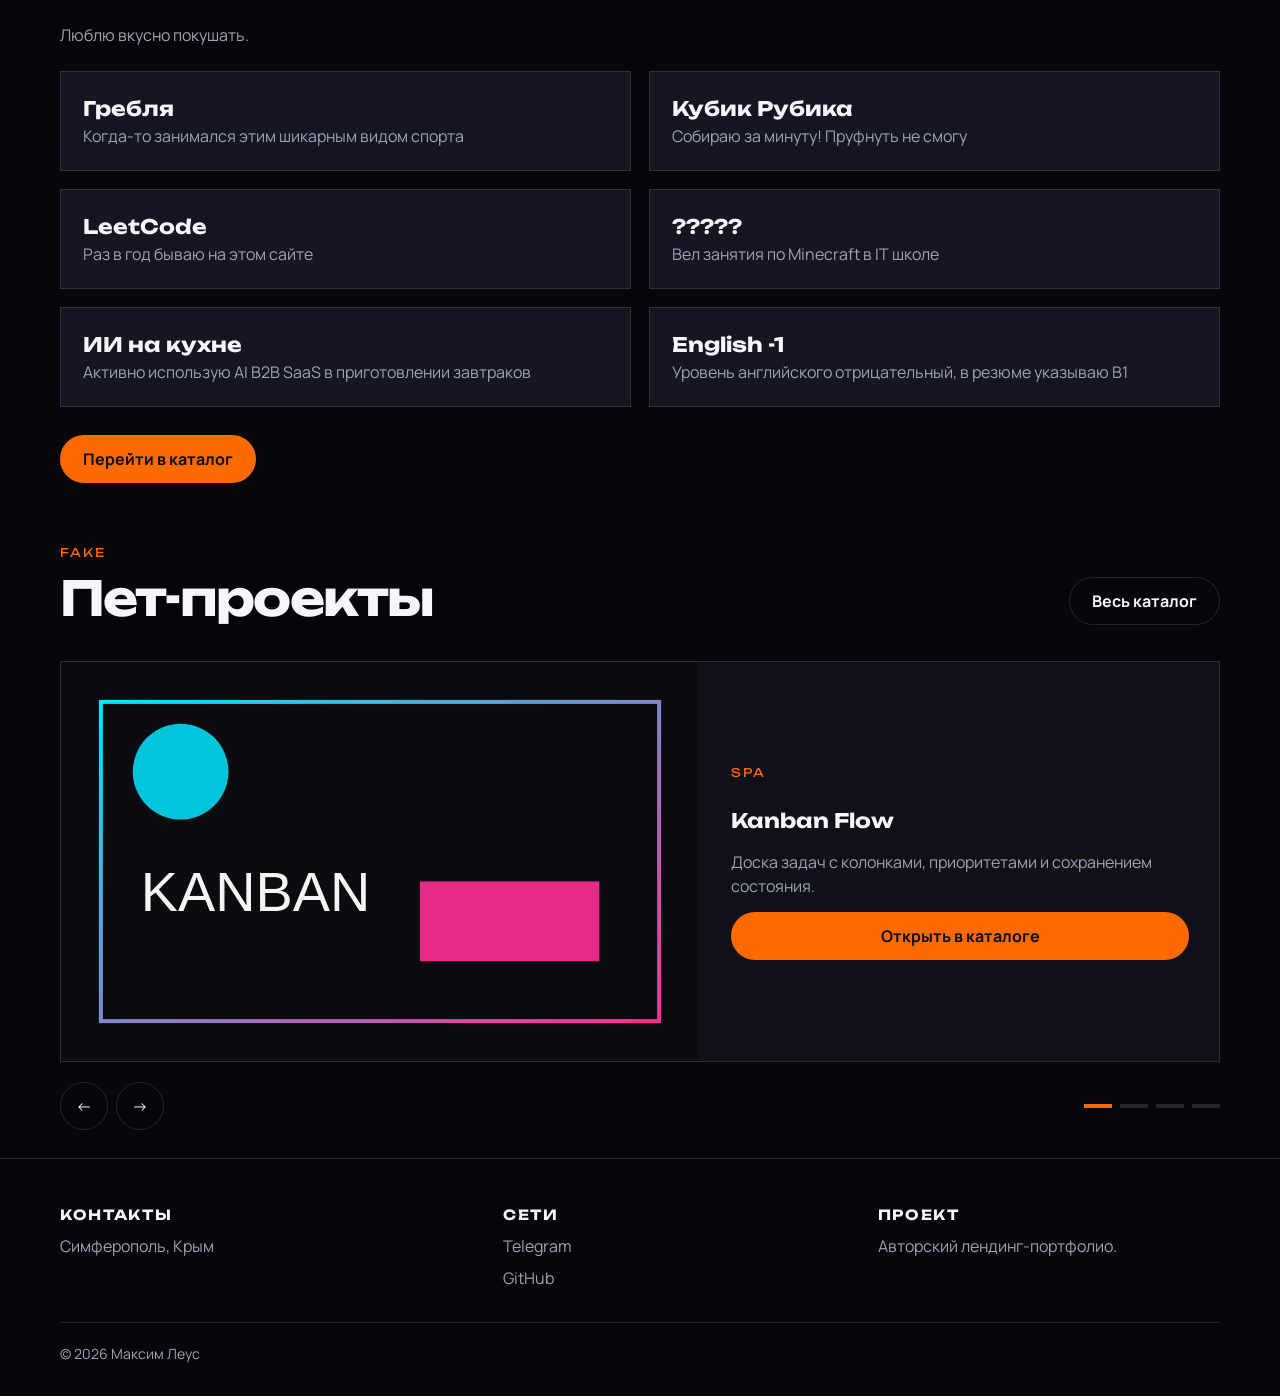
==== commit fd7e7e65: "feat: add portfolio interactions" ====
--- a/index.html
+++ b/index.html
@@ -62,7 +62,7 @@
             <div class="hero__meta">
               <span>Симферополь</span>
               <span>24 года</span>
-              <span>English -1</span>
+              <span>Unemployed $0,000,000</span>
             </div>
           </div>
           <div class="hero__photo-wrap">
@@ -111,12 +111,12 @@
             Люблю вкусно покушать.
           </p>
           <div class="facts">
-            <article class="fact"><h3>Гребля</h3><p class="muted">Когда-то занимался этим шикарным видом спорта.</p></article>
-            <article class="fact"><h3>Кубик Рубика</h3><p class="muted">Собираю за минуту!.</p></article>
-            <article class="fact"><h3>LeetCode</h3><p class="muted">Иногда зависаю.</p></article>
-            <article class="fact"><h3>?????</h3><p class="muted">Преподавал Minecraft в IT школе wtf.</p></article>
-            <article class="fact"><h3>ИИ на кухне</h3><p class="muted">Активно использую ЭАЙ АИ СААС б2б в готовке завтраков.</p></article>
-            <article class="fact"><h3>English -1</h3><p class="muted">Уровень английского отрицательный, в резюме указываю B1.</p></article>
+            <article class="fact"><h3>Гребля</h3><p class="muted">Когда-то занимался этим шикарным видом спорта</p></article>
+            <article class="fact"><h3>Кубик Рубика</h3><p class="muted">Собираю за минуту! Пруфнуть не смогу</p></article>
+            <article class="fact"><h3>LeetCode</h3><p class="muted">Раз в год бываю на этом сайте</p></article>
+            <article class="fact"><h3>?????</h3><p class="muted">Вел занятия по Minecraft в IT школе </p></article>
+            <article class="fact"><h3>ИИ на кухне</h3><p class="muted">Активно использую AI B2B SaaS в приготовлении завтраков</p></article>
+            <article class="fact"><h3>English -1</h3><p class="muted">Уровень английского отрицательный, в резюме указываю B1</p></article>
           </div>
           <div class="about__cta">
             <a class="btn btn--primary" href="catalog.html">Перейти в каталог</a>
@@ -128,7 +128,7 @@
         <div class="container">
           <div class="section__head">
             <div>
-              <p class="eyebrow">Selected</p>
+              <p class="eyebrow">fake</p>
               <h2>Пет-проекты</h2>
             </div>
             <a class="btn btn--ghost" href="catalog.html">Весь каталог</a>
@@ -220,5 +220,8 @@
         </div>
       </div>
     </footer>
+    <script src="js/theme.js"></script>
+    <script src="js/burger.js"></script>
+    <script src="js/slider.js"></script>
   </body>
 </html>
--- a/css/base.css
+++ b/css/base.css
@@ -1,7 +1,7 @@
 :root {
   --font-display: "Unbounded", sans-serif;
   --font-body: "Manrope", sans-serif;
-  --cyan: #00e5ff;
+  --cyan: #ff6a00;
   --magenta: #ff2d95;
   --lime: #c8ff00;
   --violet: #7a5cff;
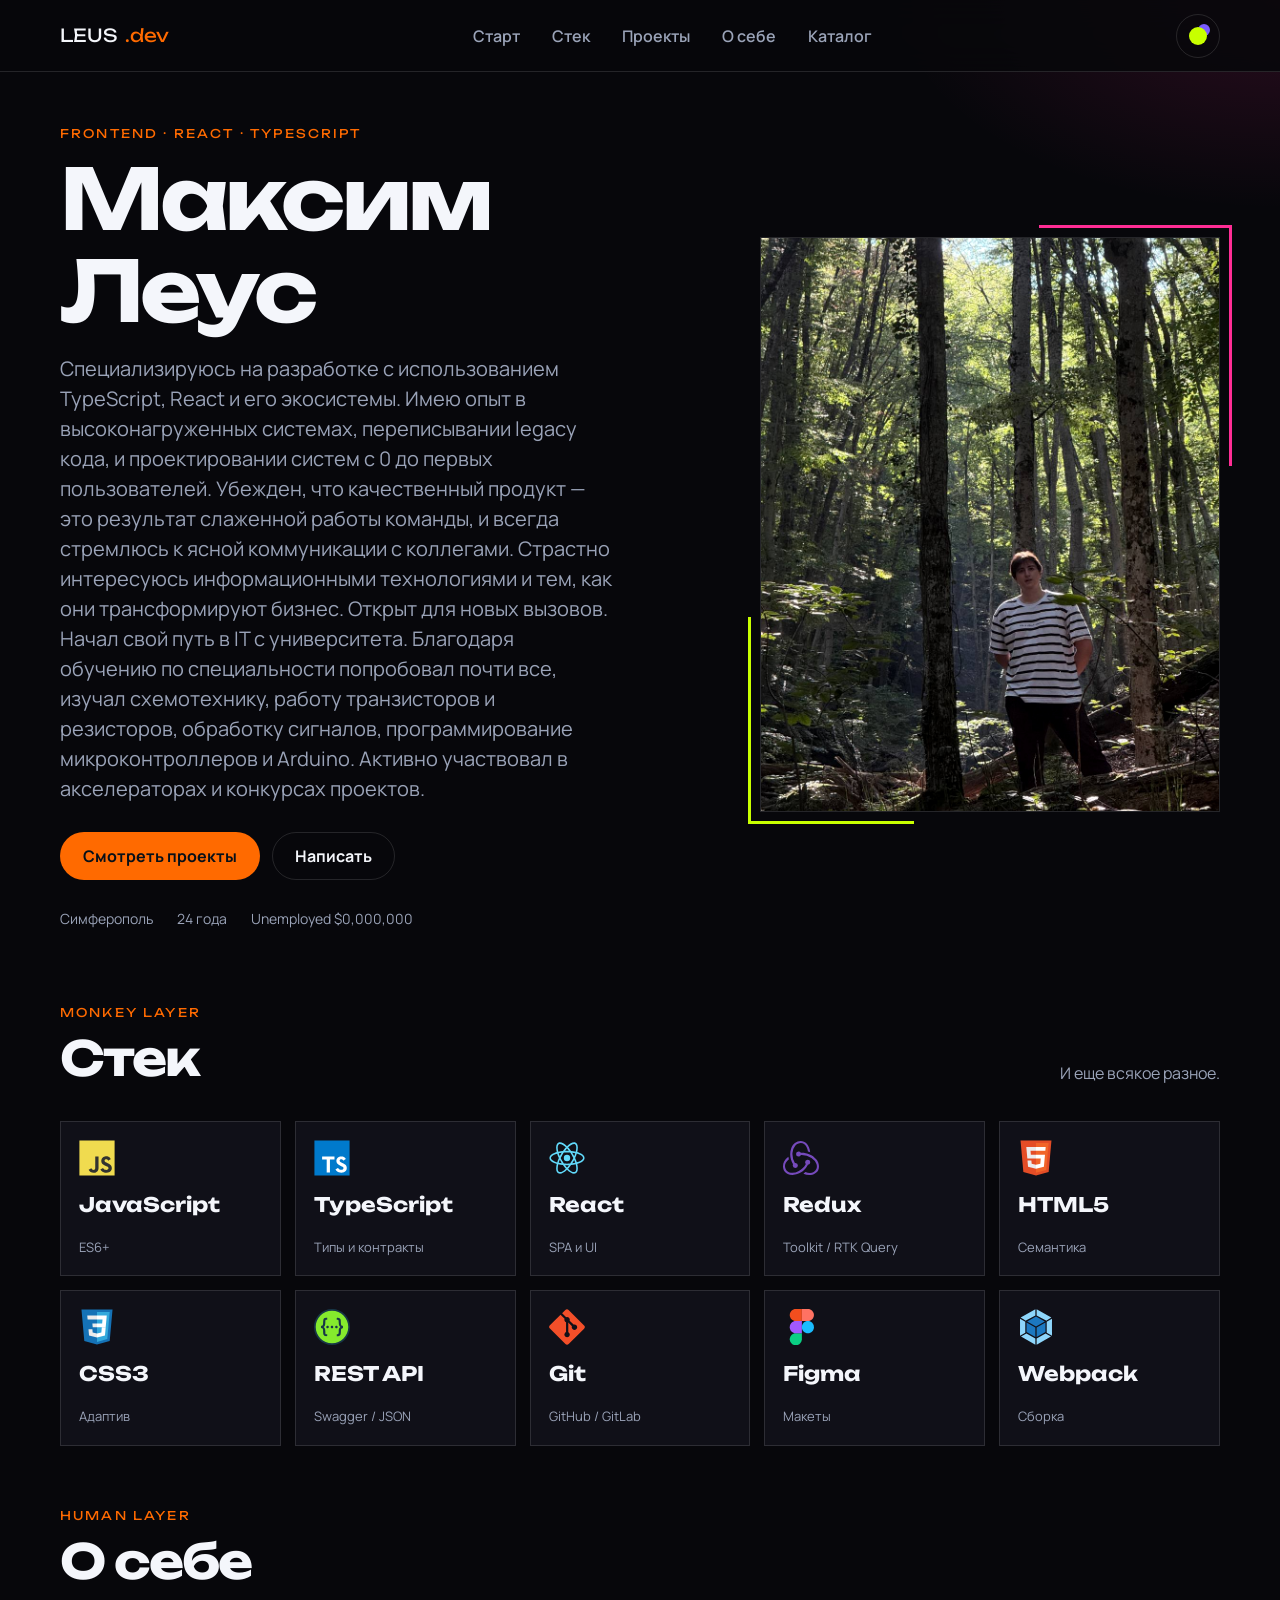
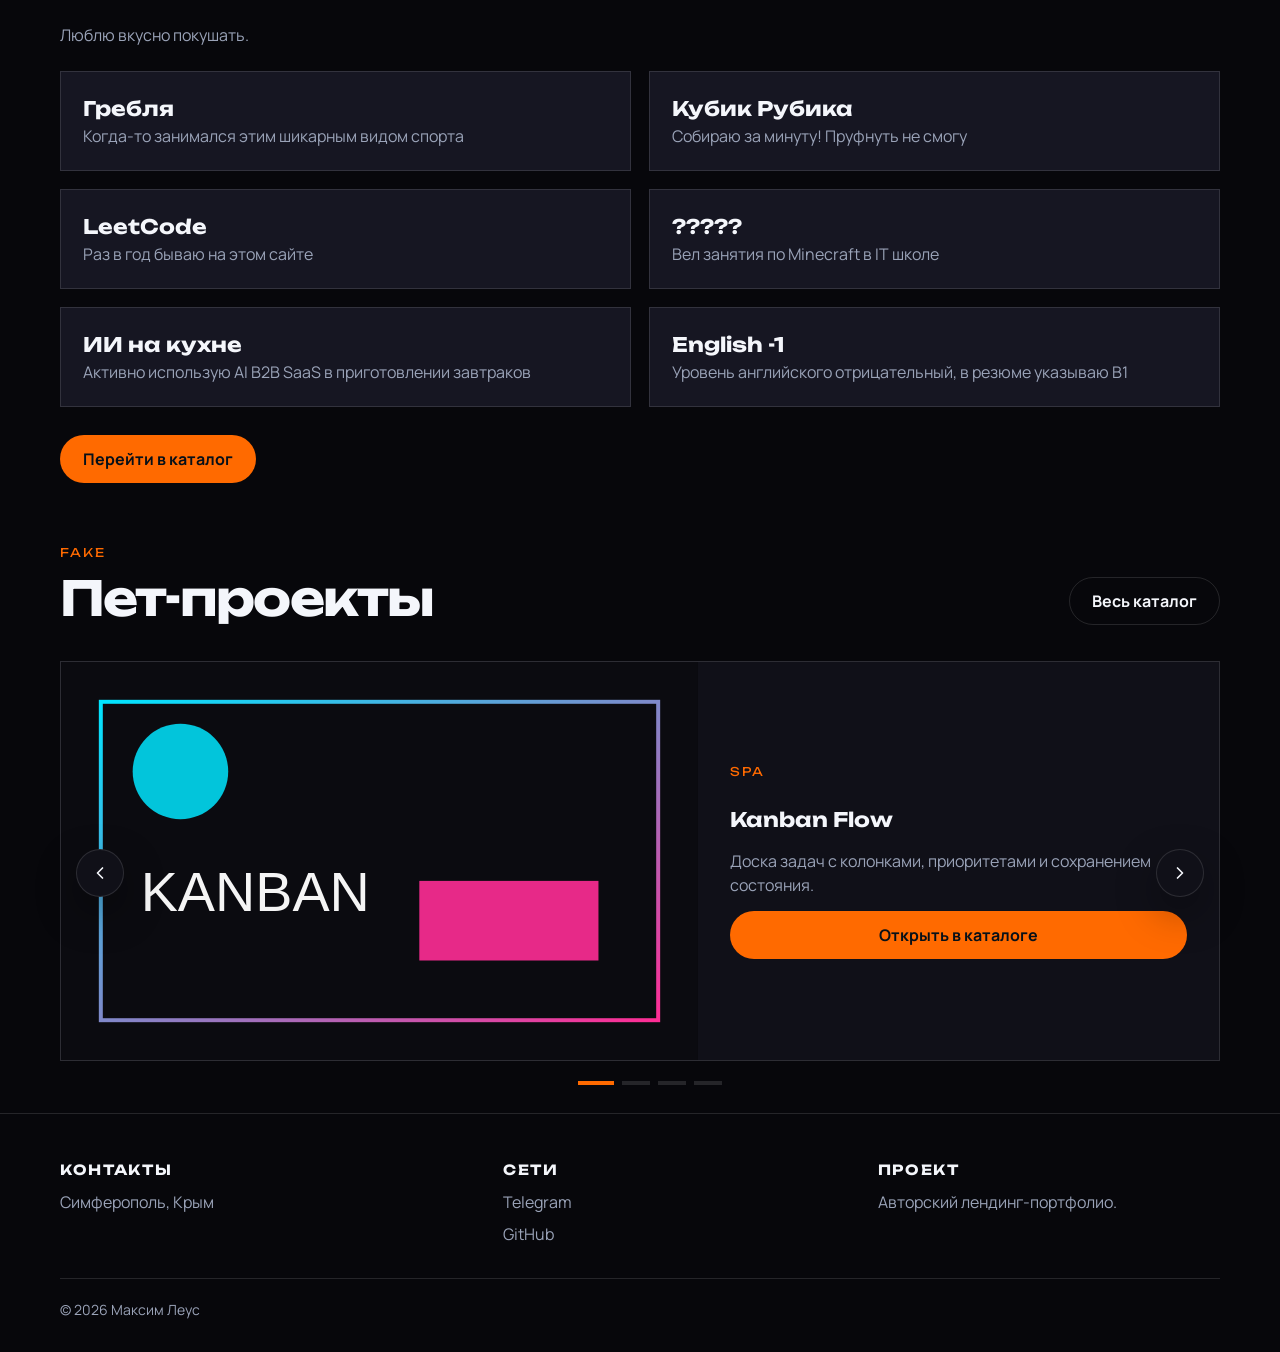
==== commit 8d664e89: "feat: add carousel swipe and wheel navigation" ====
--- a/index.html
+++ b/index.html
@@ -184,8 +184,39 @@
             </div>
             <div class="carousel__controls">
               <div class="carousel__nav">
-                <button class="carousel__btn" type="button" data-carousel-prev aria-label="Предыдущий проект">←</button>
-                <button class="carousel__btn" type="button" data-carousel-next aria-label="Следующий проект">→</button>
+                <button
+                        class="carousel__btn"
+                        type="button"
+                        data-carousel-prev
+                        aria-label="Предыдущий проект"
+                >
+                  <svg width="20" height="20" viewBox="0 0 24 24" fill="none" aria-hidden="true">
+                    <path
+                            d="M15 18L9 12L15 6"
+                            stroke="currentColor"
+                            stroke-width="2"
+                            stroke-linecap="round"
+                            stroke-linejoin="round"
+                    />
+                  </svg>
+                </button>
+
+                <button
+                        class="carousel__btn"
+                        type="button"
+                        data-carousel-next
+                        aria-label="Следующий проект"
+                >
+                  <svg width="20" height="20" viewBox="0 0 24 24" fill="none" aria-hidden="true">
+                    <path
+                            d="M9 18L15 12L9 6"
+                            stroke="currentColor"
+                            stroke-width="2"
+                            stroke-linecap="round"
+                            stroke-linejoin="round"
+                    />
+                  </svg>
+                </button>
               </div>
               <div class="carousel__dots" data-carousel-dots></div>
             </div>
--- a/css/home.css
+++ b/css/home.css
@@ -105,6 +105,7 @@
 }
 
 .carousel {
+  position: relative;
   display: grid;
   gap: 20px;
 }
@@ -113,11 +114,14 @@
   overflow: hidden;
   border: 1px solid var(--line);
   background: var(--bg-elev);
+  touch-action: pan-y;
+  user-select: none;
 }
 
 .carousel__track {
   display: flex;
   transition: transform 0.45s ease;
+  will-change: transform;
 }
 
 .carousel__slide {
@@ -132,6 +136,7 @@
   height: 100%;
   min-height: 280px;
   object-fit: cover;
+  pointer-events: none;
 }
 
 .carousel__body {
@@ -145,44 +150,131 @@
 .carousel__controls {
   display: flex;
   align-items: center;
+  justify-content: center;
+  gap: 20px;
+}
+
+.carousel__nav {
+  display: flex;
+  align-items: center;
   justify-content: space-between;
-  gap: 16px;
-}
-
-.carousel__nav {
-  display: flex;
-  gap: 8px;
+  pointer-events: none;
 }
 
 .carousel__btn {
+  position: absolute;
+  top: 50%;
+  z-index: 2;
+
   width: 48px;
   height: 48px;
+
+  display: grid;
+  place-items: center;
+
   border: 1px solid var(--line);
   border-radius: 50%;
-  transition: border-color var(--ease), background var(--ease);
+
+  background: var(--bg-elev);
+  box-shadow: var(--shadow);
+
+  transform: translateY(-50%);
+
+  transition:
+          border-color var(--ease),
+          background var(--ease),
+          transform var(--ease);
+
+  pointer-events: auto;
+}
+
+.carousel__btn[data-carousel-prev] {
+  left: 16px;
+}
+
+.carousel__btn[data-carousel-next] {
+  right: 16px;
 }
 
 .carousel__btn:hover {
   border-color: var(--cyan);
   background: var(--bg-elev);
+  transform: translateY(-50%) scale(1.05);
 }
 
 .carousel__dots {
   display: flex;
+  align-items: center;
+  justify-content: center;
   gap: 8px;
 }
 
 .carousel__dot {
   width: 28px;
   height: 4px;
+  padding: 0;
   background: var(--line);
-  transition: background var(--ease);
+  transition: background var(--ease), width var(--ease);
 }
 
 .carousel__dot.is-active {
+  width: 36px;
   background: var(--cyan);
 }
 
+@media (max-width: 1024px) {
+  .carousel__slide {
+    grid-template-columns: 1fr;
+  }
+
+  .carousel__media img {
+    min-height: 240px;
+  }
+}
+
+@media (max-width: 768px) {
+  .carousel__body {
+    padding: 20px;
+  }
+
+  .carousel__controls {
+    gap: 16px;
+  }
+
+  .carousel__nav {
+    position: static;
+    order: 2;
+    gap: 10px;
+    pointer-events: auto;
+  }
+
+  .carousel__btn {
+    position: static;
+    width: 44px;
+    height: 44px;
+    transform: none;
+    box-shadow: none;
+  }
+
+  .carousel__btn:hover {
+    transform: scale(1.05);
+  }
+
+  .carousel__dots {
+    order: 1;
+  }
+}
+
+@media (max-width: 480px) {
+  .carousel__media img {
+    min-height: 200px;
+  }
+
+  .carousel__btn {
+    width: 40px;
+    height: 40px;
+  }
+}
 .about__lead {
   max-width: 62ch;
   margin-bottom: 24px;
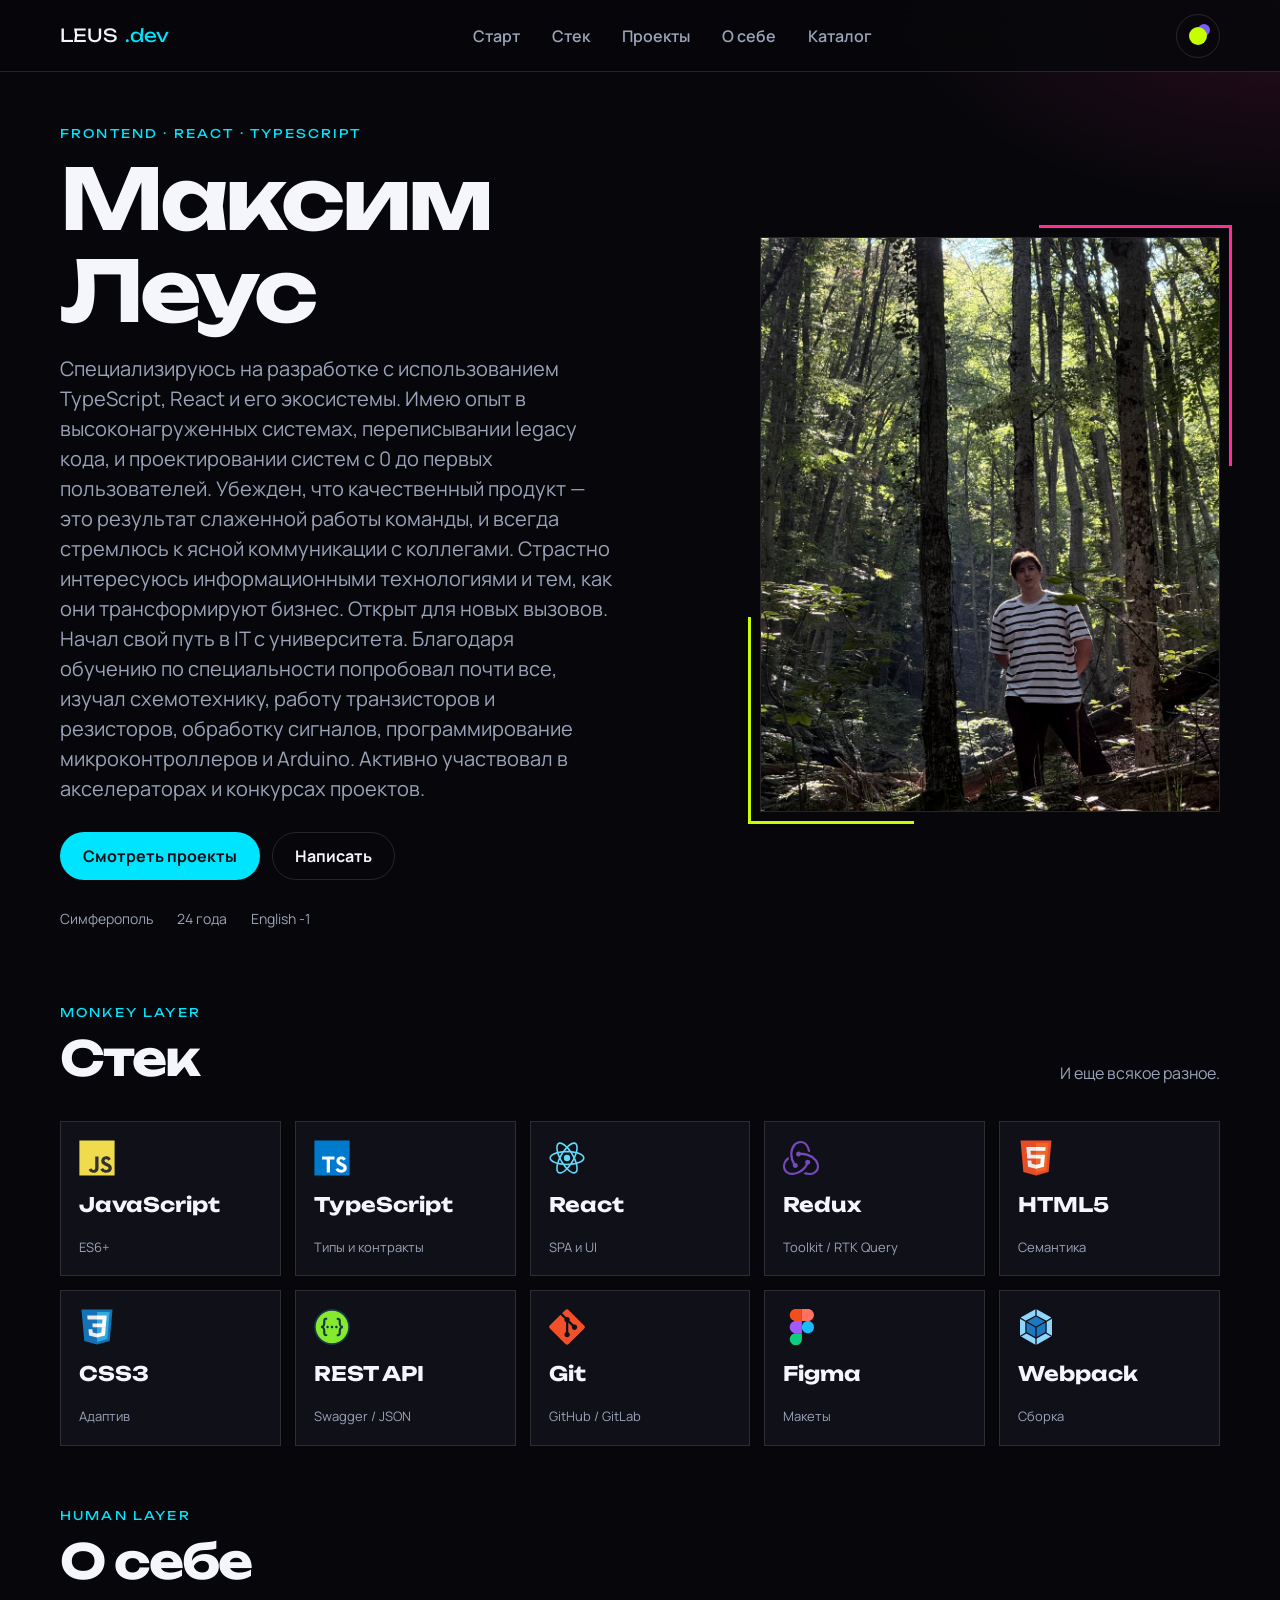
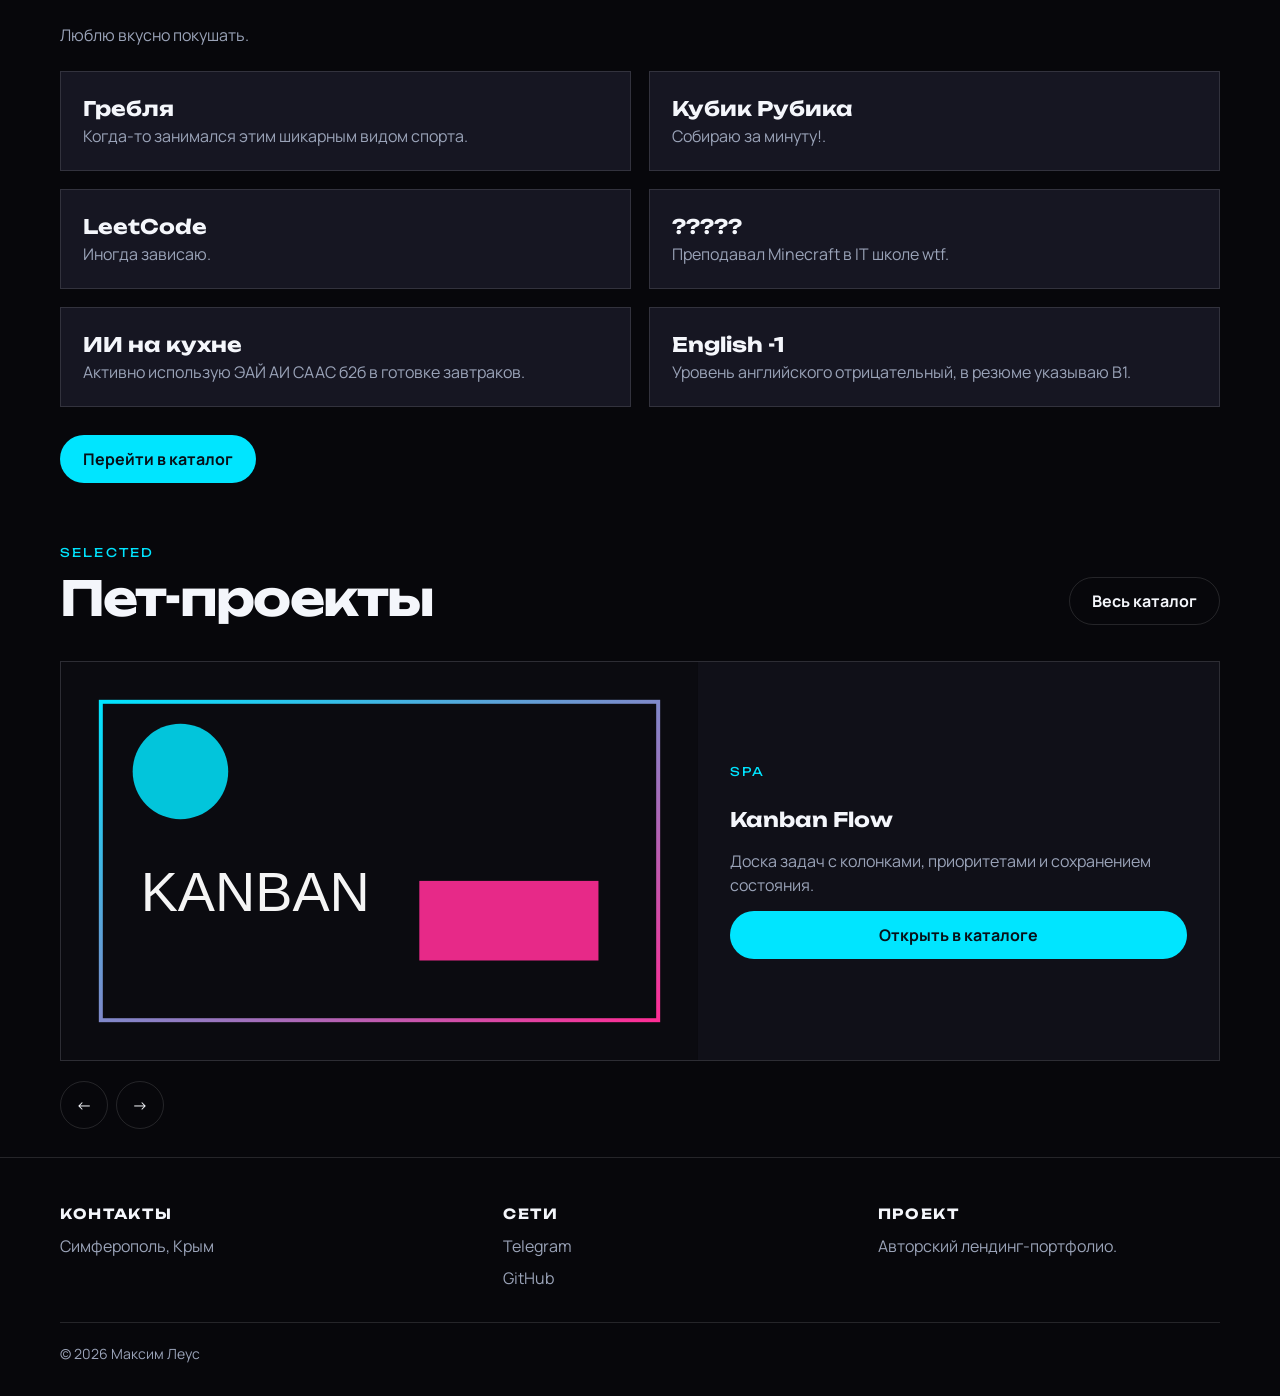
==== commit f29b7b4d: "Merge pull request #1 from 1exSus/landing-page feat: create portfolio landing page" ====
--- a/index.html
+++ b/index.html
@@ -62,7 +62,7 @@
             <div class="hero__meta">
               <span>Симферополь</span>
               <span>24 года</span>
-              <span>Unemployed $0,000,000</span>
+              <span>English -1</span>
             </div>
           </div>
           <div class="hero__photo-wrap">
@@ -111,12 +111,12 @@
             Люблю вкусно покушать.
           </p>
           <div class="facts">
-            <article class="fact"><h3>Гребля</h3><p class="muted">Когда-то занимался этим шикарным видом спорта</p></article>
-            <article class="fact"><h3>Кубик Рубика</h3><p class="muted">Собираю за минуту! Пруфнуть не смогу</p></article>
-            <article class="fact"><h3>LeetCode</h3><p class="muted">Раз в год бываю на этом сайте</p></article>
-            <article class="fact"><h3>?????</h3><p class="muted">Вел занятия по Minecraft в IT школе </p></article>
-            <article class="fact"><h3>ИИ на кухне</h3><p class="muted">Активно использую AI B2B SaaS в приготовлении завтраков</p></article>
-            <article class="fact"><h3>English -1</h3><p class="muted">Уровень английского отрицательный, в резюме указываю B1</p></article>
+            <article class="fact"><h3>Гребля</h3><p class="muted">Когда-то занимался этим шикарным видом спорта.</p></article>
+            <article class="fact"><h3>Кубик Рубика</h3><p class="muted">Собираю за минуту!.</p></article>
+            <article class="fact"><h3>LeetCode</h3><p class="muted">Иногда зависаю.</p></article>
+            <article class="fact"><h3>?????</h3><p class="muted">Преподавал Minecraft в IT школе wtf.</p></article>
+            <article class="fact"><h3>ИИ на кухне</h3><p class="muted">Активно использую ЭАЙ АИ СААС б2б в готовке завтраков.</p></article>
+            <article class="fact"><h3>English -1</h3><p class="muted">Уровень английского отрицательный, в резюме указываю B1.</p></article>
           </div>
           <div class="about__cta">
             <a class="btn btn--primary" href="catalog.html">Перейти в каталог</a>
@@ -128,7 +128,7 @@
         <div class="container">
           <div class="section__head">
             <div>
-              <p class="eyebrow">fake</p>
+              <p class="eyebrow">Selected</p>
               <h2>Пет-проекты</h2>
             </div>
             <a class="btn btn--ghost" href="catalog.html">Весь каталог</a>
@@ -184,39 +184,8 @@
             </div>
             <div class="carousel__controls">
               <div class="carousel__nav">
-                <button
-                        class="carousel__btn"
-                        type="button"
-                        data-carousel-prev
-                        aria-label="Предыдущий проект"
-                >
-                  <svg width="20" height="20" viewBox="0 0 24 24" fill="none" aria-hidden="true">
-                    <path
-                            d="M15 18L9 12L15 6"
-                            stroke="currentColor"
-                            stroke-width="2"
-                            stroke-linecap="round"
-                            stroke-linejoin="round"
-                    />
-                  </svg>
-                </button>
-
-                <button
-                        class="carousel__btn"
-                        type="button"
-                        data-carousel-next
-                        aria-label="Следующий проект"
-                >
-                  <svg width="20" height="20" viewBox="0 0 24 24" fill="none" aria-hidden="true">
-                    <path
-                            d="M9 18L15 12L9 6"
-                            stroke="currentColor"
-                            stroke-width="2"
-                            stroke-linecap="round"
-                            stroke-linejoin="round"
-                    />
-                  </svg>
-                </button>
+                <button class="carousel__btn" type="button" data-carousel-prev aria-label="Предыдущий проект">←</button>
+                <button class="carousel__btn" type="button" data-carousel-next aria-label="Следующий проект">→</button>
               </div>
               <div class="carousel__dots" data-carousel-dots></div>
             </div>
@@ -251,8 +220,5 @@
         </div>
       </div>
     </footer>
-    <script src="js/theme.js"></script>
-    <script src="js/burger.js"></script>
-    <script src="js/slider.js"></script>
   </body>
 </html>
--- a/css/base.css
+++ b/css/base.css
@@ -1,7 +1,7 @@
 :root {
   --font-display: "Unbounded", sans-serif;
   --font-body: "Manrope", sans-serif;
-  --cyan: #ff6a00;
+  --cyan: #00e5ff;
   --magenta: #ff2d95;
   --lime: #c8ff00;
   --violet: #7a5cff;
--- a/css/home.css
+++ b/css/home.css
@@ -105,7 +105,6 @@
 }
 
 .carousel {
-  position: relative;
   display: grid;
   gap: 20px;
 }
@@ -114,14 +113,11 @@
   overflow: hidden;
   border: 1px solid var(--line);
   background: var(--bg-elev);
-  touch-action: pan-y;
-  user-select: none;
 }
 
 .carousel__track {
   display: flex;
   transition: transform 0.45s ease;
-  will-change: transform;
 }
 
 .carousel__slide {
@@ -136,7 +132,6 @@
   height: 100%;
   min-height: 280px;
   object-fit: cover;
-  pointer-events: none;
 }
 
 .carousel__body {
@@ -150,131 +145,44 @@
 .carousel__controls {
   display: flex;
   align-items: center;
-  justify-content: center;
-  gap: 20px;
+  justify-content: space-between;
+  gap: 16px;
 }
 
 .carousel__nav {
   display: flex;
-  align-items: center;
-  justify-content: space-between;
-  pointer-events: none;
+  gap: 8px;
 }
 
 .carousel__btn {
-  position: absolute;
-  top: 50%;
-  z-index: 2;
-
   width: 48px;
   height: 48px;
-
-  display: grid;
-  place-items: center;
-
   border: 1px solid var(--line);
   border-radius: 50%;
-
-  background: var(--bg-elev);
-  box-shadow: var(--shadow);
-
-  transform: translateY(-50%);
-
-  transition:
-          border-color var(--ease),
-          background var(--ease),
-          transform var(--ease);
-
-  pointer-events: auto;
-}
-
-.carousel__btn[data-carousel-prev] {
-  left: 16px;
-}
-
-.carousel__btn[data-carousel-next] {
-  right: 16px;
+  transition: border-color var(--ease), background var(--ease);
 }
 
 .carousel__btn:hover {
   border-color: var(--cyan);
   background: var(--bg-elev);
-  transform: translateY(-50%) scale(1.05);
 }
 
 .carousel__dots {
   display: flex;
-  align-items: center;
-  justify-content: center;
   gap: 8px;
 }
 
 .carousel__dot {
   width: 28px;
   height: 4px;
-  padding: 0;
   background: var(--line);
-  transition: background var(--ease), width var(--ease);
+  transition: background var(--ease);
 }
 
 .carousel__dot.is-active {
-  width: 36px;
   background: var(--cyan);
 }
 
-@media (max-width: 1024px) {
-  .carousel__slide {
-    grid-template-columns: 1fr;
-  }
-
-  .carousel__media img {
-    min-height: 240px;
-  }
-}
-
-@media (max-width: 768px) {
-  .carousel__body {
-    padding: 20px;
-  }
-
-  .carousel__controls {
-    gap: 16px;
-  }
-
-  .carousel__nav {
-    position: static;
-    order: 2;
-    gap: 10px;
-    pointer-events: auto;
-  }
-
-  .carousel__btn {
-    position: static;
-    width: 44px;
-    height: 44px;
-    transform: none;
-    box-shadow: none;
-  }
-
-  .carousel__btn:hover {
-    transform: scale(1.05);
-  }
-
-  .carousel__dots {
-    order: 1;
-  }
-}
-
-@media (max-width: 480px) {
-  .carousel__media img {
-    min-height: 200px;
-  }
-
-  .carousel__btn {
-    width: 40px;
-    height: 40px;
-  }
-}
 .about__lead {
   max-width: 62ch;
   margin-bottom: 24px;
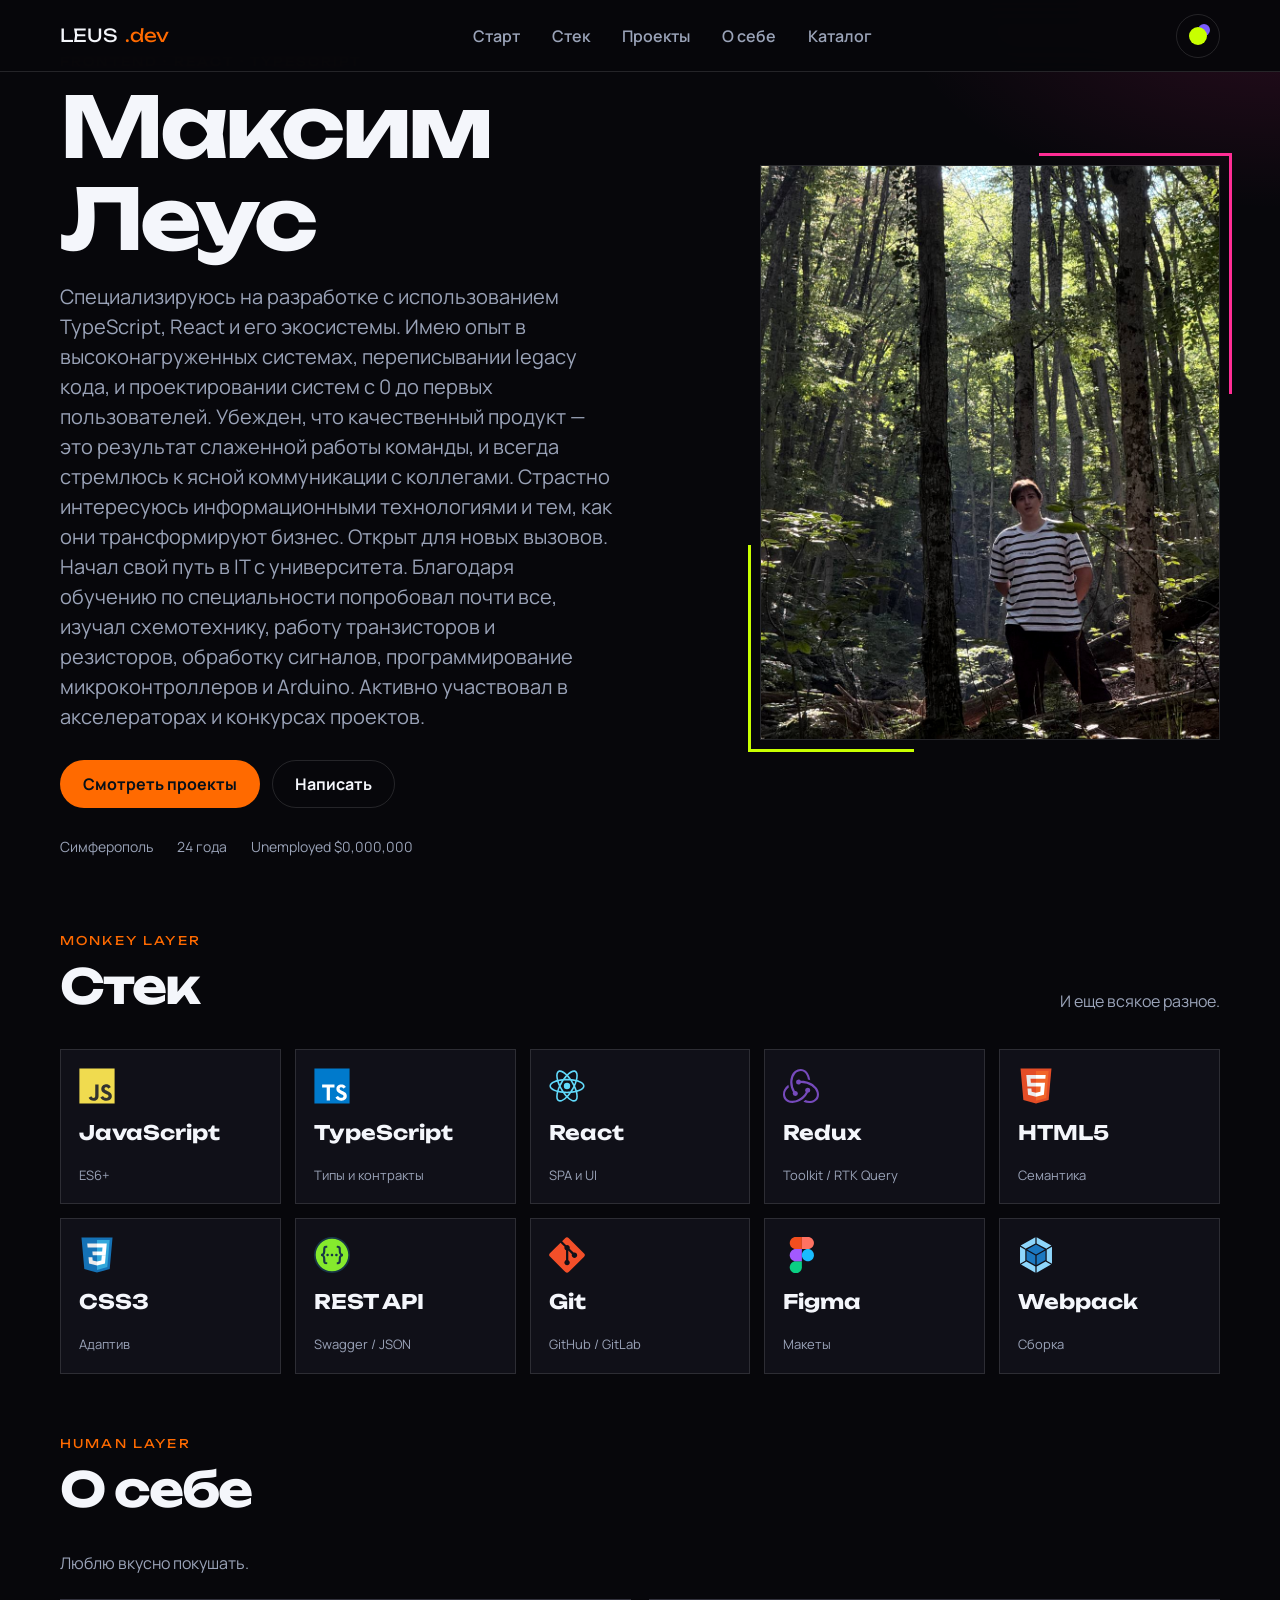
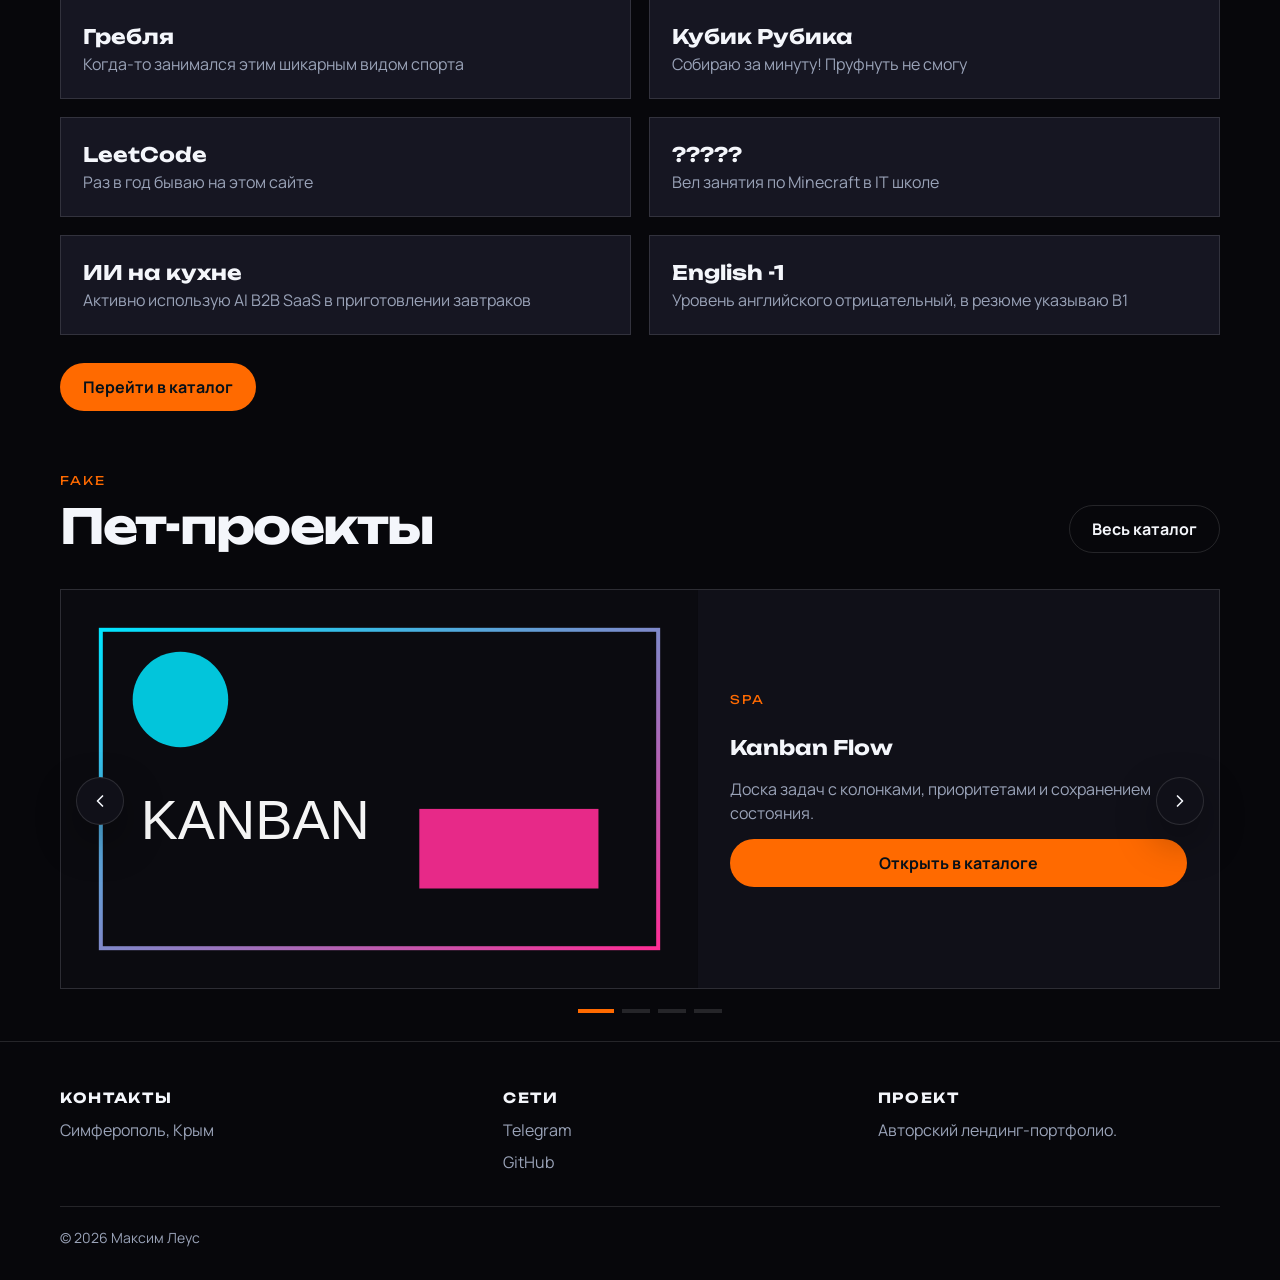
==== commit e3b7a041: "Merge pull request #2 from 1exSus/landing-page-part-2 Landing page part 2 (Portfolio CV)" ====
--- a/index.html
+++ b/index.html
@@ -62,7 +62,7 @@
             <div class="hero__meta">
               <span>Симферополь</span>
               <span>24 года</span>
-              <span>English -1</span>
+              <span>Unemployed $0,000,000</span>
             </div>
           </div>
           <div class="hero__photo-wrap">
@@ -111,12 +111,12 @@
             Люблю вкусно покушать.
           </p>
           <div class="facts">
-            <article class="fact"><h3>Гребля</h3><p class="muted">Когда-то занимался этим шикарным видом спорта.</p></article>
-            <article class="fact"><h3>Кубик Рубика</h3><p class="muted">Собираю за минуту!.</p></article>
-            <article class="fact"><h3>LeetCode</h3><p class="muted">Иногда зависаю.</p></article>
-            <article class="fact"><h3>?????</h3><p class="muted">Преподавал Minecraft в IT школе wtf.</p></article>
-            <article class="fact"><h3>ИИ на кухне</h3><p class="muted">Активно использую ЭАЙ АИ СААС б2б в готовке завтраков.</p></article>
-            <article class="fact"><h3>English -1</h3><p class="muted">Уровень английского отрицательный, в резюме указываю B1.</p></article>
+            <article class="fact"><h3>Гребля</h3><p class="muted">Когда-то занимался этим шикарным видом спорта</p></article>
+            <article class="fact"><h3>Кубик Рубика</h3><p class="muted">Собираю за минуту! Пруфнуть не смогу</p></article>
+            <article class="fact"><h3>LeetCode</h3><p class="muted">Раз в год бываю на этом сайте</p></article>
+            <article class="fact"><h3>?????</h3><p class="muted">Вел занятия по Minecraft в IT школе </p></article>
+            <article class="fact"><h3>ИИ на кухне</h3><p class="muted">Активно использую AI B2B SaaS в приготовлении завтраков</p></article>
+            <article class="fact"><h3>English -1</h3><p class="muted">Уровень английского отрицательный, в резюме указываю B1</p></article>
           </div>
           <div class="about__cta">
             <a class="btn btn--primary" href="catalog.html">Перейти в каталог</a>
@@ -128,7 +128,7 @@
         <div class="container">
           <div class="section__head">
             <div>
-              <p class="eyebrow">Selected</p>
+              <p class="eyebrow">fake</p>
               <h2>Пет-проекты</h2>
             </div>
             <a class="btn btn--ghost" href="catalog.html">Весь каталог</a>
@@ -184,8 +184,39 @@
             </div>
             <div class="carousel__controls">
               <div class="carousel__nav">
-                <button class="carousel__btn" type="button" data-carousel-prev aria-label="Предыдущий проект">←</button>
-                <button class="carousel__btn" type="button" data-carousel-next aria-label="Следующий проект">→</button>
+                <button
+                        class="carousel__btn"
+                        type="button"
+                        data-carousel-prev
+                        aria-label="Предыдущий проект"
+                >
+                  <svg width="20" height="20" viewBox="0 0 24 24" fill="none" aria-hidden="true">
+                    <path
+                            d="M15 18L9 12L15 6"
+                            stroke="currentColor"
+                            stroke-width="2"
+                            stroke-linecap="round"
+                            stroke-linejoin="round"
+                    />
+                  </svg>
+                </button>
+
+                <button
+                        class="carousel__btn"
+                        type="button"
+                        data-carousel-next
+                        aria-label="Следующий проект"
+                >
+                  <svg width="20" height="20" viewBox="0 0 24 24" fill="none" aria-hidden="true">
+                    <path
+                            d="M9 18L15 12L9 6"
+                            stroke="currentColor"
+                            stroke-width="2"
+                            stroke-linecap="round"
+                            stroke-linejoin="round"
+                    />
+                  </svg>
+                </button>
               </div>
               <div class="carousel__dots" data-carousel-dots></div>
             </div>
@@ -220,5 +251,8 @@
         </div>
       </div>
     </footer>
+    <script src="js/theme.js"></script>
+    <script src="js/burger.js"></script>
+    <script src="js/slider.js"></script>
   </body>
 </html>
--- a/css/base.css
+++ b/css/base.css
@@ -1,7 +1,7 @@
 :root {
   --font-display: "Unbounded", sans-serif;
   --font-body: "Manrope", sans-serif;
-  --cyan: #00e5ff;
+  --cyan: #ff6a00;
   --magenta: #ff2d95;
   --lime: #c8ff00;
   --violet: #7a5cff;
--- a/css/layout.css
+++ b/css/layout.css
@@ -8,14 +8,23 @@
 }
 
 .header {
-  position: sticky;
+  position: fixed;
   top: 0;
-  z-index: 40;
+  left: 0;
+  right: 0;
+  z-index: 100;
   height: var(--header-h);
   border-bottom: 1px solid var(--line);
   background: var(--header-bg);
-  backdrop-filter: blur(16px);
-}
+}
+.header::before {
+   content: "";
+   position: absolute;
+   inset: 0;
+   z-index: -1;
+   background: var(--header-bg);
+   backdrop-filter: blur(16px);
+ }
 
 .header__inner {
   height: 100%;
@@ -176,6 +185,9 @@
 
 
 @media (max-width: 768px) {
+  .page {
+    padding-top: var(--header-h);
+  }
   .burger {
     display: grid;
   }
@@ -186,7 +198,7 @@
     left: 0;
     right: 0;
     bottom: 0;
-    z-index: 30;
+    z-index: 90;
     display: block;
     padding: 32px 20px 40px;
     background: var(--bg-elev);
@@ -196,7 +208,6 @@
     visibility: hidden;
     pointer-events: none;
   }
-
   .nav.is-open {
     transform: translateX(0);
     visibility: visible;
--- a/css/home.css
+++ b/css/home.css
@@ -105,6 +105,7 @@
 }
 
 .carousel {
+  position: relative;
   display: grid;
   gap: 20px;
 }
@@ -113,11 +114,14 @@
   overflow: hidden;
   border: 1px solid var(--line);
   background: var(--bg-elev);
+  touch-action: pan-y;
+  user-select: none;
 }
 
 .carousel__track {
   display: flex;
   transition: transform 0.45s ease;
+  will-change: transform;
 }
 
 .carousel__slide {
@@ -132,6 +136,7 @@
   height: 100%;
   min-height: 280px;
   object-fit: cover;
+  pointer-events: none;
 }
 
 .carousel__body {
@@ -145,44 +150,131 @@
 .carousel__controls {
   display: flex;
   align-items: center;
+  justify-content: center;
+  gap: 20px;
+}
+
+.carousel__nav {
+  display: flex;
+  align-items: center;
   justify-content: space-between;
-  gap: 16px;
-}
-
-.carousel__nav {
-  display: flex;
-  gap: 8px;
+  pointer-events: none;
 }
 
 .carousel__btn {
+  position: absolute;
+  top: 50%;
+  z-index: 2;
+
   width: 48px;
   height: 48px;
+
+  display: grid;
+  place-items: center;
+
   border: 1px solid var(--line);
   border-radius: 50%;
-  transition: border-color var(--ease), background var(--ease);
+
+  background: var(--bg-elev);
+  box-shadow: var(--shadow);
+
+  transform: translateY(-50%);
+
+  transition:
+          border-color var(--ease),
+          background var(--ease),
+          transform var(--ease);
+
+  pointer-events: auto;
+}
+
+.carousel__btn[data-carousel-prev] {
+  left: 16px;
+}
+
+.carousel__btn[data-carousel-next] {
+  right: 16px;
 }
 
 .carousel__btn:hover {
   border-color: var(--cyan);
   background: var(--bg-elev);
+  transform: translateY(-50%) scale(1.05);
 }
 
 .carousel__dots {
   display: flex;
+  align-items: center;
+  justify-content: center;
   gap: 8px;
 }
 
 .carousel__dot {
   width: 28px;
   height: 4px;
+  padding: 0;
   background: var(--line);
-  transition: background var(--ease);
+  transition: background var(--ease), width var(--ease);
 }
 
 .carousel__dot.is-active {
+  width: 36px;
   background: var(--cyan);
 }
 
+@media (max-width: 1024px) {
+  .carousel__slide {
+    grid-template-columns: 1fr;
+  }
+
+  .carousel__media img {
+    min-height: 240px;
+  }
+}
+
+@media (max-width: 768px) {
+  .carousel__body {
+    padding: 20px;
+  }
+
+  .carousel__controls {
+    gap: 16px;
+  }
+
+  .carousel__nav {
+    position: static;
+    order: 2;
+    gap: 10px;
+    pointer-events: auto;
+  }
+
+  .carousel__btn {
+    position: static;
+    width: 44px;
+    height: 44px;
+    transform: none;
+    box-shadow: none;
+  }
+
+  .carousel__btn:hover {
+    transform: scale(1.05);
+  }
+
+  .carousel__dots {
+    order: 1;
+  }
+}
+
+@media (max-width: 480px) {
+  .carousel__media img {
+    min-height: 200px;
+  }
+
+  .carousel__btn {
+    width: 40px;
+    height: 40px;
+  }
+}
 .about__lead {
   max-width: 62ch;
   margin-bottom: 24px;
